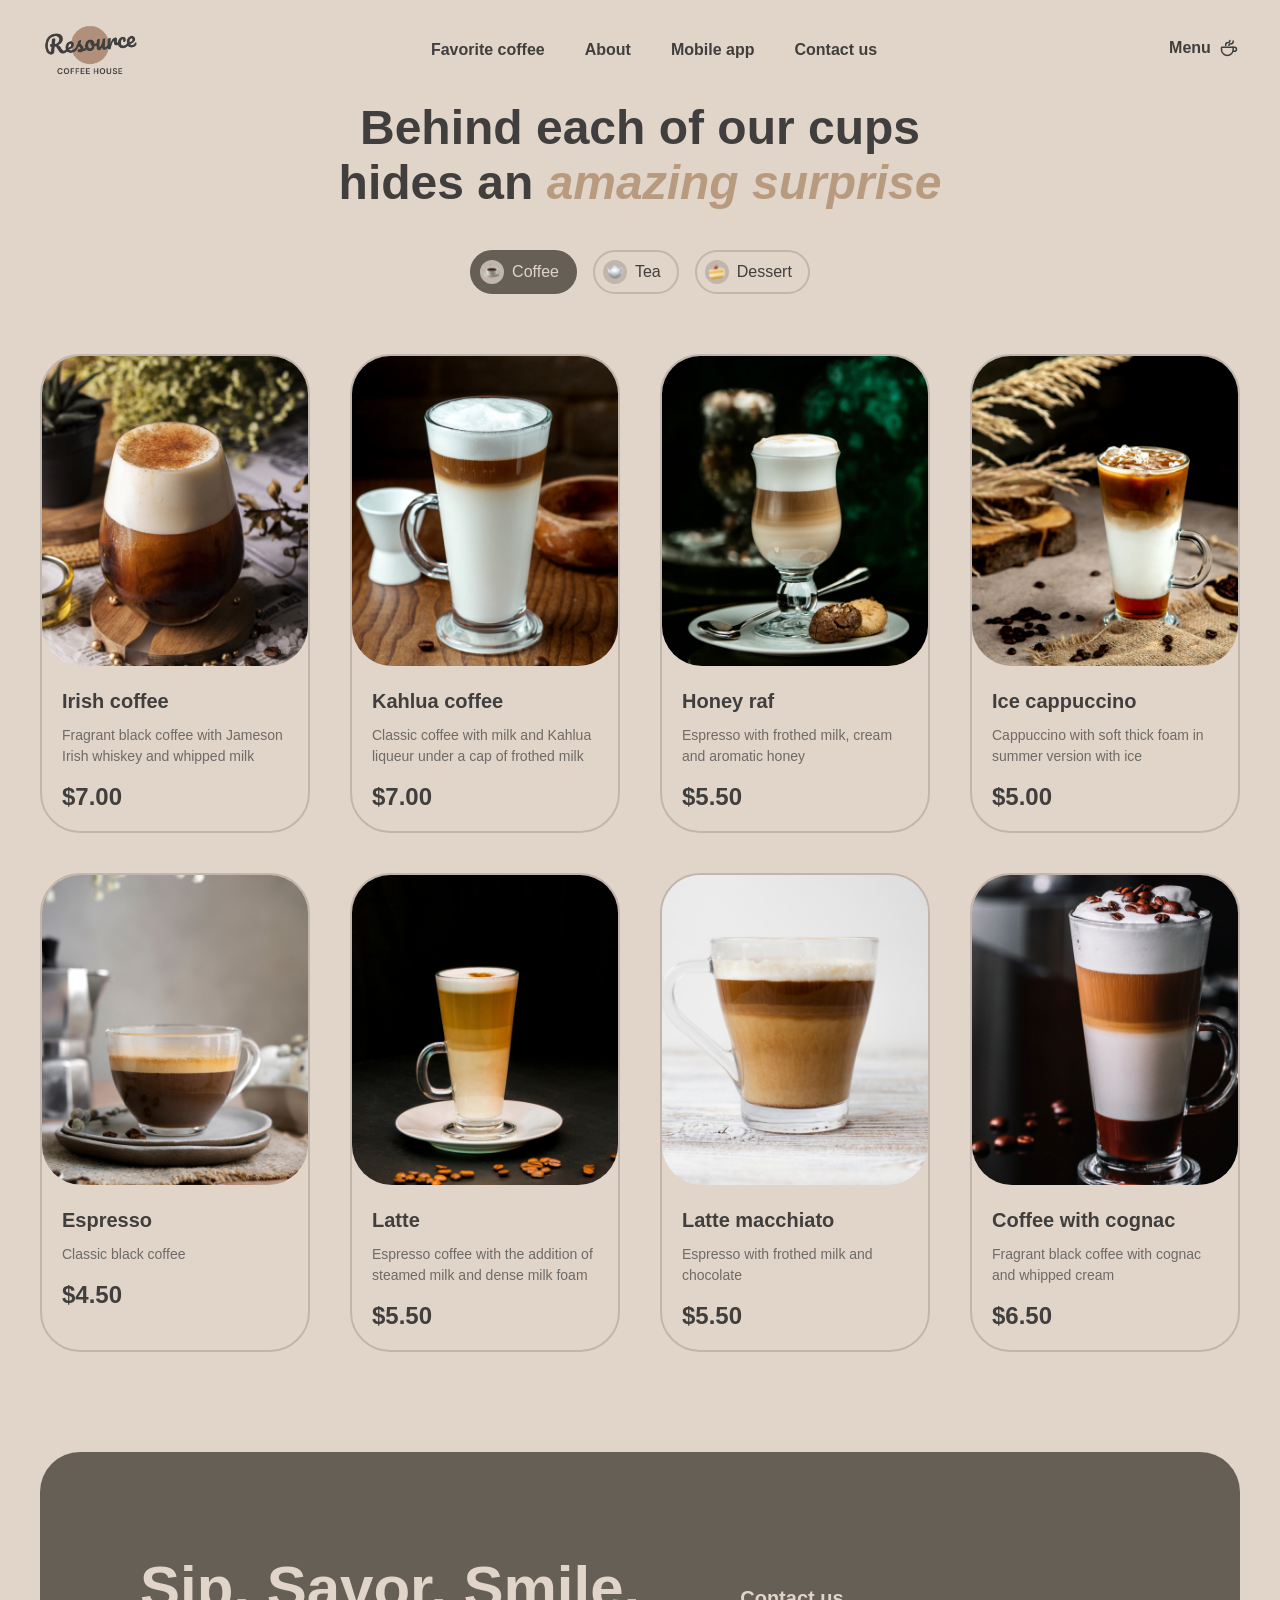
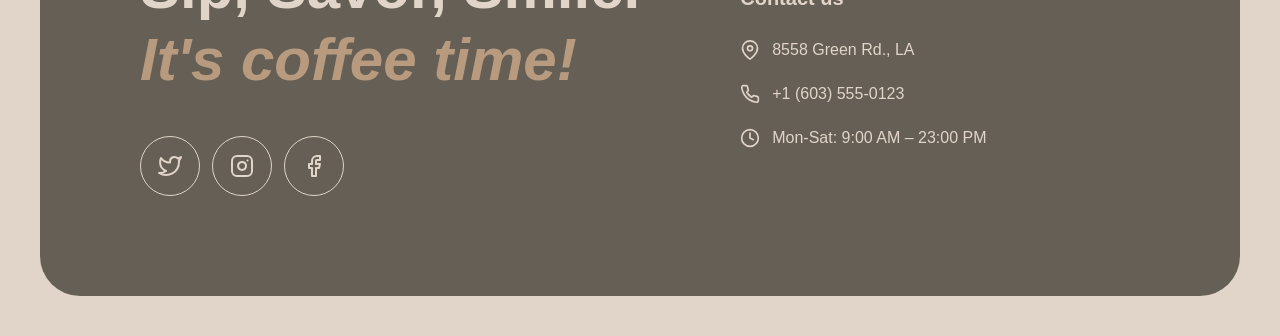
==== menu.html @ 7466c512 "feat: add menu page with working tabs functionality, grid, and 50% working modal , have to do repson" ====
<!DOCTYPE html>
<html lang="en">
  <head>
    <meta charset="UTF-8" />
    <meta name="viewport" content="width=device-width, initial-scale=1.0" />
    <link rel="stylesheet" href="menu-styles.css" />
    <link rel="stylesheet" href="style.css" />

    <title>Document</title>
  </head>
  <body>
    <header>
      <div class="container">
        <div class="header-content">
          <a href="index.html" class="logo">
            <img src="./assets/logo.png" alt="Coffee House Logo" />
          </a>
          <nav class="navigation">
            <ul class="nav-links">
              <li class="nav-link"><a href="#enjoy">Favorite coffee</a></li>
              <li class="nav-link"><a href="#about">About</a></li>
              <li class="nav-link"><a href="menu.html">Mobile app</a></li>
              <li class="nav-link"><a href="#contact">Contact us</a></li>
            </ul>
          </nav>
          <div class="menu-cup">
            <a href="#menu">
              <span>Menu</span>
              <svg
                xmlns="http://www.w3.org/2000/svg"
                width="20"
                height="20"
                viewBox="0 0 20 20"
                fill="none"
              >
                <path
                  d="M14.167 9.76667V11.6667C14.167 14.8883 11.5553 17.5 8.33366 17.5C5.112 17.5 2.50033 14.8883 2.50033 11.6667V9.76667C2.50033 9.4353 2.76896 9.16667 3.10033 9.16667H13.567C13.8984 9.16667 14.167 9.4353 14.167 9.76667Z"
                  stroke="#403F3D"
                  stroke-width="1.5"
                  stroke-linecap="round"
                  stroke-linejoin="round"
                />
                <path
                  d="M10.0003 7.50008C10.0003 6.66675 10.5956 5.83341 11.786 5.83341C13.101 5.83341 14.167 4.76743 14.167 3.45246V2.91675"
                  stroke="#403F3D"
                  stroke-width="1.5"
                  stroke-linecap="round"
                  stroke-linejoin="round"
                />
                <path
                  d="M6.66634 7.5V7.08333C6.66634 5.70262 7.78563 4.58333 9.16634 4.58333C10.0868 4.58333 10.833 3.83714 10.833 2.91667V2.5"
                  stroke="#403F3D"
                  stroke-width="1.5"
                  stroke-linecap="round"
                  stroke-linejoin="round"
                />
                <path
                  d="M13.333 9.16675H15.4163C16.5669 9.16675 17.4997 10.0995 17.4997 11.2501C17.4997 12.4007 16.5669 13.3334 15.4163 13.3334H14.1663"
                  stroke="#403F3D"
                  stroke-width="1.5"
                  stroke-linecap="round"
                  stroke-linejoin="round"
                />
              </svg>
            </a>
          </div>
          <div class="menu-icon" id="menuIcon">
            <span></span>
            <span></span>
          </div>
        </div>
      </div>
    </header>

    <main>
      <div class="container">
        <section class="menu-section">
          <div class="menu-header">
            <h1 class="heading">
              Behind each of our cups
              <br />
              hides an
              <span class="italic">amazing surprise</span>
            </h1>
            <div class="category-tabs">
              <button class="category-tab active" data-category="coffee">
                <img src="assets/coffe.png" class="category-icon"></img>
                Coffee
              </button>
              <button class="category-tab" data-category="tea">
                <img src="assets/dessert.png" class="category-icon"></img>
                Tea
              </button>
              <button class="category-tab" data-category="dessert">
                <img src="assets/tea.png" class="category-icon"></img>
                Dessert
              </button>
            </div>
          </div>

          <div class="products-grid" id="productsGrid"></div>

          <div class="load-more-container" id="loadMoreContainer">
            <button class="load-more-button" id="loadMoreBtn">Load More</button>
          </div>
        </section>

        <!-- Modal -->
        <div class="modal-overlay" id="modalOverlay">
          <div class="modal-content" id="modalContent">
            <button class="close-button" id="closeButton">&times;</button>
            <img class="modal-image" id="modalImage" src="" alt="" />
            <div class="modal-details">
              <h3 class="modal-name" id="modalName"></h3>
              <p class="modal-description" id="modalDescription"></p>

              <div class="modal-options">
                <div class="option-group">
                  <div class="option-title">Size</div>
                  <div class="option-buttons" id="sizeOptions">
                    <button
                      class="option-button selected"
                      data-size="S"
                      data-price="0"
                    >
                      <span class="category-icon"></span>
                      200 ml
                    </button>
                    <button
                      class="option-button"
                      data-size="M"
                      data-price="0.5"
                    >
                      <span class="category-icon"></span>
                      300 ml
                    </button>
                    <button class="option-button" data-size="L" data-price="1">
                      <span class="category-icon"></span>
                      400 ml
                    </button>
                  </div>
                </div>

                <div class="option-group">
                  <div class="option-title">Additives</div>
                  <div class="option-buttons" id="additiveOptions">
                    <button
                      class="option-button"
                      data-additive="sugar"
                      data-price="0.5"
                    >
                      1 Sugar
                    </button>
                    <button
                      class="option-button"
                      data-additive="cinnamon"
                      data-price="0.5"
                    >
                      2 Cinnamon
                    </button>
                    <button
                      class="option-button"
                      data-additive="syrup"
                      data-price="0.5"
                    >
                      3 Syrup
                    </button>
                  </div>
                </div>
              </div>

              <div class="modal-total">
                <span class="total-label">Total:</span>
                <span class="total-price" id="totalPrice">$0.00</span>
              </div>

              <p class="info-text">
                <svg
                  width="16"
                  height="16"
                  viewBox="0 0 16 16"
                  fill="currentColor"
                  style="vertical-align: middle"
                >
                  <circle
                    cx="8"
                    cy="8"
                    r="7"
                    fill="none"
                    stroke="currentColor"
                    stroke-width="1.5"
                  />
                  <text
                    x="8"
                    y="12"
                    text-anchor="middle"
                    font-size="10"
                    fill="currentColor"
                  >
                    i
                  </text>
                </svg>
                The cost is calculated based on the product you choose. Select a
                serving size, as well as any add-ons and enjoy your favorite
                coffee with a 25% discount.
              </p>

              <button class="modal-close-btn" id="modalCloseBtn">Close</button>
            </div>
          </div>
        </div>
        <footer id="contact">
          <div class="footer-content">
            <div class="footer-info">
              <h3>
                Sip, Savor, Smile.
                <br />
                <span class="italic">It's coffee time!</span>
              </h3>
              <div class="social-links">
                <a href="#" class="social-icon" aria-label="Twitter">
                  <svg viewBox="0 0 24 24" fill="none">
                    <path
                      d="M23 3a10.9 10.9 0 01-3.14 1.53 4.48 4.48 0 00-7.86 3v1A10.66 10.66 0 013 4s-4 9 5 13a11.64 11.64 0 01-7 2c9 5 20 0 20-11.5a4.5 4.5 0 00-.08-.83A7.72 7.72 0 0023 3z"
                      stroke-width="2"
                      stroke-linecap="round"
                      stroke-linejoin="round"
                    />
                  </svg>
                </a>
                <a href="#" class="social-icon" aria-label="Instagram">
                  <svg viewBox="0 0 24 24" fill="none">
                    <rect
                      x="2"
                      y="2"
                      width="20"
                      height="20"
                      rx="5"
                      ry="5"
                      stroke-width="2"
                      stroke-linecap="round"
                      stroke-linejoin="round"
                    />
                    <path
                      d="M16 11.37A4 4 0 1112.63 8 4 4 0 0116 11.37z"
                      stroke-width="2"
                      stroke-linecap="round"
                      stroke-linejoin="round"
                    />
                    <line
                      x1="17.5"
                      y1="6.5"
                      x2="17.51"
                      y2="6.5"
                      stroke-width="2"
                      stroke-linecap="round"
                      stroke-linejoin="round"
                    />
                  </svg>
                </a>
                <a href="#" class="social-icon" aria-label="Facebook">
                  <svg viewBox="0 0 24 24" fill="none">
                    <path
                      d="M18 2h-3a5 5 0 00-5 5v3H7v4h3v8h4v-8h3l1-4h-4V7a1 1 0 011-1h3z"
                      stroke-width="2"
                      stroke-linecap="round"
                      stroke-linejoin="round"
                    />
                  </svg>
                </a>
              </div>
            </div>
            <div class="footer-contact">
              <h4>Contact us</h4>
              <a
                href="https://maps.google.com"
                target="_blank"
                class="contact-item"
              >
                <svg viewBox="0 0 24 24" fill="none">
                  <path
                    d="M21 10c0 7-9 13-9 13s-9-6-9-13a9 9 0 0118 0z"
                    stroke-width="2"
                    stroke-linecap="round"
                    stroke-linejoin="round"
                  />
                  <circle
                    cx="12"
                    cy="10"
                    r="3"
                    stroke-width="2"
                    stroke-linecap="round"
                    stroke-linejoin="round"
                  />
                </svg>
                <span>8558 Green Rd., LA</span>
              </a>
              <a href="tel:+16035550123" class="contact-item">
                <svg viewBox="0 0 24 24" fill="none">
                  <path
                    d="M22 16.92v3a2 2 0 01-2.18 2 19.79 19.79 0 01-8.63-3.07 19.5 19.5 0 01-6-6 19.79 19.79 0 01-3.07-8.67A2 2 0 014.11 2h3a2 2 0 012 1.72 12.84 12.84 0 00.7 2.81 2 2 0 01-.45 2.11L8.09 9.91a16 16 0 006 6l1.27-1.27a2 2 0 012.11-.45 12.84 12.84 0 002.81.7A2 2 0 0122 16.92z"
                    stroke-width="2"
                    stroke-linecap="round"
                    stroke-linejoin="round"
                  />
                </svg>
                <span>+1 (603) 555-0123</span>
              </a>
              <div class="contact-item">
                <svg viewBox="0 0 24 24" fill="none">
                  <circle
                    cx="12"
                    cy="12"
                    r="10"
                    stroke-width="2"
                    stroke-linecap="round"
                    stroke-linejoin="round"
                  />
                  <polyline
                    points="12 6 12 12 16 14"
                    stroke-width="2"
                    stroke-linecap="round"
                    stroke-linejoin="round"
                  />
                </svg>
                <span>Mon-Sat: 9:00 AM – 23:00 PM</span>
              </div>
            </div>
          </div>
        </footer>
      </div>
    </main>
    <script>
      let allProducts = [];
      let productsData = {};
      let currentCategory = "coffee";
      let displayedProducts = 0;
      let currentProduct = null;
      let basePrice = 0;
      let selectedSize = "S";
      let selectedAdditives = [];

      const productImages = {
        "Irish coffee": "./assets/coffee-1.jpg",
        "Kahlua coffee": "./assets/coffee-2.jpg",
        "Honey raf": "./assets/coffee-3.jpg",
        "Ice cappuccino": "./assets/coffee-4.jpg",
        Espresso: "./assets/coffee-5.jpg",
        Latte: "./assets/coffee-6.jpg",
        "Latte macchiato": "./assets/coffee-7.jpg",
        "Coffee with cognac": "./assets/coffee-8.jpg",
        Moroccan: "./assets/tea-1.png",
        Ginger: "./assets/tea-2.png",
        Cranberry: "./assets/tea-3.png",
        "Sea buckthorn": "./assets/tea-4.png",
        "Marble cheesecake": "./assets/dessert-1.png",
        "Red velvet": "./assets/dessert-2.png",
        Cheesecakes: "./assets/dessert-3.png",
        "Creme brulee": "./assets/dessert-4.png",
        Pancakes: "./assets/dessert-5.png",
        "Honey cake": "./assets/dessert-6.png",
        "Chocolate cake": "./assets/dessert-7.png",
        "Black forest": "./assets/dessert-8.png",
      };

      async function loadProducts() {
        try {
          const response = await fetch("products.json");
          allProducts = await response.json();

          productsData = {
            coffee: [],
            tea: [],
            dessert: [],
          };

          allProducts.forEach((product) => {
            product.image =
              productImages[product.name] || "./assets/default.jpg";
            productsData[product.category].push(product);
          });

          renderProducts();
          setupCategoryTabs();
          setupLoadMore();
        } catch (error) {
          console.error("Error loading products:", error);
        }
      }

      function isMobile() {
        return window.innerWidth <= 768;
      }

      function getProductsToShow() {
        return isMobile() ? 4 : 8;
      }

      function renderProducts(append = false) {
        const grid = document.getElementById("productsGrid");
        const categoryProducts = productsData[currentCategory];
        const productsToShow = getProductsToShow();

        if (!append) {
          grid.innerHTML = "";
          displayedProducts = 0;
        }

        const start = displayedProducts;
        const end = Math.min(
          displayedProducts + productsToShow,
          categoryProducts.length
        );

        for (let i = start; i < end; i++) {
          const product = categoryProducts[i];
          const card = document.createElement("div");
          card.className = "product-card";
          card.innerHTML = `
      <img class="product-image" src="${product.image}" alt="${product.name}">
      <div class="product-info">
        <h3 class="product-name">${product.name}</h3>
        <p class="product-description">${product.description}</p>
        <div class="product-price">$${parseFloat(product.price).toFixed(
          2
        )}</div>
      </div>
    `;
          card.addEventListener("click", () => openModal(product));
          grid.appendChild(card);
        }

        displayedProducts = end;
        updateLoadMoreButton();
      }

      function setupCategoryTabs() {
        const tabs = document.querySelectorAll(".category-tab");
        tabs.forEach((tab) => {
          tab.addEventListener("click", () => {
            const category = tab.dataset.category;
            if (category !== currentCategory) {
              tabs.forEach((t) => t.classList.remove("active"));
              tab.classList.add("active");
              currentCategory = category;
              renderProducts(false);
            }
          });
        });
      }

      function setupLoadMore() {
        const loadMoreBtn = document.getElementById("loadMoreBtn");
        if (loadMoreBtn) {
          loadMoreBtn.addEventListener("click", () => {
            renderProducts(true);
          });
        }
      }

      function updateLoadMoreButton() {
        const loadMoreContainer = document.getElementById("loadMoreContainer");
        const categoryProducts = productsData[currentCategory];

        if (isMobile() && displayedProducts < categoryProducts.length) {
          loadMoreContainer.style.display = "flex";
        } else {
          loadMoreContainer.style.display = "none";
        }
      }

      function openModal(product) {
        currentProduct = product;
        basePrice = parseFloat(product.price);
        selectedSize = "s";
        selectedAdditives = [];

        const modal = document.getElementById("modalOverlay");
        const modalImage = document.getElementById("modalImage");
        const modalName = document.getElementById("modalName");
        const modalDescription = document.getElementById("modalDescription");

        modalImage.src = product.image;
        modalImage.alt = product.name;
        modalName.textContent = product.name;
        modalDescription.textContent = product.description;

        renderSizeOptions(product.sizes);
        renderAdditiveOptions(product.additives);
        updateTotalPrice();

        modal.classList.add("active");
        document.body.style.overflow = "hidden";
      }

      function renderSizeOptions(sizes) {
        const sizeOptions = document.getElementById("sizeOptions");
        sizeOptions.innerHTML = "";

        Object.keys(sizes).forEach((sizeKey, index) => {
          const size = sizes[sizeKey];
          const btn = document.createElement("button");
          btn.className = `option-button${index === 0 ? " selected" : ""}`;
          btn.dataset.size = sizeKey;
          btn.dataset.price = size["add-price"];
          btn.innerHTML = `
    
<div class="option-icon">
  ${sizeKey.charAt(0).toUpperCase()} <!-- This will show the first letter inside the circle -->
</div>
<div class="option-details">
  <div class="option-name">${sizeKey.toUpperCase()}</div>
  <div class="option-price">${size.size}</div>
</div>

    `;

          btn.addEventListener("click", (e) => {
            e.stopPropagation();
            document
              .querySelectorAll("#sizeOptions .option-button")
              .forEach((b) => b.classList.remove("selected"));
            btn.classList.add("selected");
            selectedSize = sizeKey;
            updateTotalPrice();
          });

          sizeOptions.appendChild(btn);
        });
      }

      function renderAdditiveOptions(additives) {
        const additiveOptions = document.getElementById("additiveOptions");
        additiveOptions.innerHTML = "";

        additives.forEach((additive) => {
          const btn = document.createElement("button");
          btn.className = "option-button";
          btn.dataset.additive = additive.name;
          btn.dataset.price = additive["add-price"];
          btn.innerHTML = `
      <div class="option-icon">
        <svg width="24" height="24" viewBox="0 0 24 24" fill="none" stroke="currentColor">
          <circle cx="12" cy="12" r="10" stroke-width="2"/>
          <path d="M12 7v10M7 12h10" stroke-width="2"/>
        </svg>
      </div>
      <div class="option-details">
        <div class="option-name">${additive.name}</div>
        <div class="option-price">+$${parseFloat(additive["add-price"]).toFixed(
          2
        )}</div>
      </div>
    `;

          btn.addEventListener("click", (e) => {
            e.stopPropagation();
            btn.classList.toggle("selected");

            const additiveName = additive.name;
            const index = selectedAdditives.findIndex(
              (a) => a.name === additiveName
            );

            if (index > -1) {
              selectedAdditives.splice(index, 1);
            } else {
              selectedAdditives.push(additive);
            }

            updateTotalPrice();
          });

          additiveOptions.appendChild(btn);
        });
      }

      function closeModal() {
        const modal = document.getElementById("modalOverlay");
        modal.classList.remove("active");
        document.body.style.overflow = "";
        currentProduct = null;
        selectedSize = "s";
        selectedAdditives = [];
      }

      function updateTotalPrice() {
        if (!currentProduct) return;

        let total = basePrice;

        const selectedSizeBtn = document.querySelector(
          "#sizeOptions .option-button.selected"
        );
        if (selectedSizeBtn) {
          total += parseFloat(selectedSizeBtn.dataset.price);
        }

        selectedAdditives.forEach((additive) => {
          total += parseFloat(additive["add-price"]);
        });

        document.getElementById("totalPrice").textContent = `$${total.toFixed(
          2
        )}`;
      }

      function setupModal() {
        const modal = document.getElementById("modalOverlay");
        const closeButton = document.getElementById("closeButton");
        const modalCloseBtn = document.getElementById("modalCloseBtn");
        const modalContent = document.getElementById("modalContent");

        closeButton.addEventListener("click", closeModal);
        modalCloseBtn.addEventListener("click", closeModal);

        modal.addEventListener("click", (e) => {
          if (e.target === modal) {
            closeModal();
          }
        });

        modalContent.addEventListener("click", (e) => {
          e.stopPropagation();
        });
      }

      let resizeTimeout;
      window.addEventListener("resize", () => {
        clearTimeout(resizeTimeout);
        resizeTimeout = setTimeout(() => {
          const currentDisplayedCount = displayedProducts;
          const productsToShow = getProductsToShow();

          if (!isMobile()) {
            if (currentDisplayedCount < productsToShow) {
              renderProducts(false);
            }
          } else {
            if (currentDisplayedCount > 4) {
              renderProducts(false);
            }
          }

          updateLoadMoreButton();
        }, 250);
      });

      window.addEventListener("DOMContentLoaded", () => {
        loadProducts();
        setupModal();
      });
    </script>
  </body>
</html>
---- menu-styles.css ----
/* Category Tabs */
* {
  box-sizing: border-box;
  margin: 0;
  padding: 0;
}
.category-tabs {
  display: flex;
  justify-content: center;
  gap: 16px;
  margin-top: 40px;
}
body {
  background-color: #e1d4c9;
}
.category-tab {
  padding: 8px;
  padding-right: 16px;
  background-color: #e1d4c9;
  border: 2px solid #c1b6ad;
  border-radius: 100px;
  color: #403f3d;
  font-size: 16px;
  cursor: pointer;
  transition: all 0.3s ease;
  display: flex;
  align-items: center;
  gap: 8px;
}

.option-icon {
  width: 40px;
  height: 40px;
  border-radius: 50%;
  background-color: #eee;
  display: flex;
  align-items: center;
  justify-content: center;
  font-weight: bold;
  font-size: 16px;
  color: #333;
}

.category-tab:hover {
  background-color: #d4c4b5;
}

.category-tab.active {
  background-color: #665f55;
  color: #e1d4c9;
  border-color: #665f55;
  cursor: default;
}

.category-icon {
  width: 24px;
  height: 24px;
  background-color: #c1b6ad;
  border-radius: 50%;
  padding: 3px;
}

.products-grid {
  display: grid;
  grid-template-columns: repeat(4, 1fr);
  gap: 40px;
  margin-top: 60px;
  margin-bottom: 100px;
}

.product-card {
  /* background-color: #fff; */
  border-radius: 40px;
  overflow: hidden;
  cursor: pointer;
  transition: all 0.3s ease;
  max-width: 310px;
  border: #c1b6ad solid 2px;
  max-height: 506px;
}

.product-card:hover {
  transform: translateY(-5px);
  box-shadow: 0 10px 30px rgba(0, 0, 0, 0.15);
}

.product-image {
  width: 100%;
  height: 310px;
  object-fit: cover;
  border-bottom-left-radius: 40px;
  border-bottom-right-radius: 40px;
}

.product-info {
  padding: 20px;
}

.product-name {
  font-size: 20px;
  font-weight: 600;
  margin-bottom: 12px;
  color: #403f3d;
}

.product-description {
  font-size: 14px;
  color: #403f3d;
  opacity: 0.7;
  margin-bottom: 16px;
  line-height: 1.5;
}
.heading {
  font-size: 48px;
  font-weight: 600;
  text-align: center;
  color: #403f3d;
}
.heading .italic {
  font-style: italic;
  color: #b89b7f;
}

.product-price {
  font-size: 24px;
  font-weight: 600;
  color: #403f3d;
}

/* Load More Button */
.load-more-container {
  text-align: center;
  margin-top: 40px;
  display: none;
}

.load-more-button {
  padding: 16px 40px;
  background-color: #403f3d;
  color: #e1d4c9;
  border: none;
  border-radius: 100px;
  font-size: 16px;
  cursor: pointer;
  transition: all 0.3s ease;
}

.load-more-button:hover {
  background-color: #2c2b29;
}

.modal-overlay {
  display: none;
  position: fixed;
  top: 0;
  left: 0;
  width: 100%;
  height: 100%;
  background-color: rgba(0, 0, 0, 0.7);
  z-index: 1000;
  justify-content: center;
  align-items: center;
  padding: 20px;
}

.modal-overlay.active {
  display: flex;
}

.modal-content {
  background-color: #fff;
  border-radius: 20px;
  max-width: 800px;
  width: 100%;
  display: flex;
  position: relative;
  max-height: 90vh;
  overflow-y: auto;
}

.modal-image {
  width: 310px;
  height: 100%;
  object-fit: cover;
  border-radius: 20px 0 0 20px;
}

.modal-details {
  padding: 40px;
  flex: 1;
}

.close-button {
  position: absolute;
  top: 20px;
  right: 20px;
  width: 30px;
  height: 30px;
  background-color: transparent;
  border: none;
  cursor: pointer;
  font-size: 24px;
  color: #403f3d;
  transition: opacity 0.3s ease;
}

.close-button:hover {
  opacity: 0.7;
}

.modal-name {
  font-size: 28px;
  font-weight: 600;
  margin-bottom: 16px;
  color: #403f3d;
}

.modal-description {
  font-size: 16px;
  color: #403f3d;
  opacity: 0.7;
  margin-bottom: 30px;
  line-height: 1.6;
}

.modal-options {
  margin-bottom: 30px;
}

.option-group {
  margin-bottom: 24px;
}

.option-title {
  font-size: 16px;
  font-weight: 600;
  margin-bottom: 12px;
  color: #403f3d;
}

.option-buttons {
  display: flex;
  gap: 12px;
  flex-wrap: wrap;
}

.option-button {
  padding: 10px 20px;
  background-color: #fff;
  border: 2px solid #c1b6ad;
  border-radius: 100px;
  color: #403f3d;
  font-size: 14px;
  cursor: pointer;
  transition: all 0.3s ease;
  display: flex;
  align-items: center;
  gap: 8px;
}

.option-button:hover {
  background-color: #f5f0eb;
}

.option-button.selected {
  background-color: #403f3d;
  color: #e1d4c9;
  border-color: #403f3d;
}

.modal-total {
  display: flex;
  justify-content: space-between;
  align-items: center;
  padding-top: 24px;
  border-top: 2px solid #e1d4c9;
}

.total-label {
  font-size: 20px;
  font-weight: 600;
  color: #403f3d;
}

.total-price {
  font-size: 28px;
  font-weight: 600;
  color: #403f3d;
}

.info-text {
  font-size: 12px;
  color: #403f3d;
  opacity: 0.6;
  margin-top: 16px;
  line-height: 1.5;
}

.modal-close-btn {
  width: 100%;
  padding: 16px;
  background-color: #403f3d;
  color: #e1d4c9;
  border: none;
  border-radius: 100px;
  font-size: 16px;
  cursor: pointer;
  margin-top: 24px;
  transition: all 0.3s ease;
}

.modal-close-btn:hover {
  background-color: #2c2b29;
}
@media (max-width: 1200px) {
  .products-grid {
    grid-template-columns: repeat(3, 1fr);
  }
}

@media (max-width: 768px) {
  .container {
    padding: 0 20px;
  }

  nav {
    display: none;
  }

  .menu-button {
    display: none;
  }

  .burger-menu {
    display: flex;
  }

  .menu-header h2 {
    font-size: 42px;
  }

  .products-grid {
    grid-template-columns: repeat(2, 1fr);
    gap: 20px;
  }

  .modal-content {
    flex-direction: column;
  }

  .modal-image {
    width: 100%;
    height: 250px;
    border-radius: 20px 20px 0 0;
  }

  .modal-details {
    padding: 24px;
  }

  .footer-content {
    flex-direction: column;
    gap: 40px;
  }
}

@media (max-width: 380px) {
  .menu-header h2 {
    font-size: 32px;
  }

  .category-tabs {
    gap: 8px;
  }

  .category-tab {
    padding: 10px 16px;
    font-size: 14px;
  }

  .products-grid {
    grid-template-columns: 1fr;
  }
}
---- style.css ----
* {
  margin: 0;
  padding: 0;
  box-sizing: border-box;
}

body {
  font-family: "Inter", sans-serif;
  background-color: #e1d4c9;
  color: #403f3d;
  overflow-x: hidden;
}

.container {
  max-width: 1440px;
  margin: 0 auto;
  padding: 0 40px;
}

header {
  padding: 20px 0px;
  position: relative;
  z-index: 100;
}

.header-content {
  display: flex;
  justify-content: space-between;
  align-items: center;
}

.logo {
  text-decoration: none;
  cursor: pointer;
  height: 60px;
}

.logo img {
  /* height: 60px; */
  width: 100px;
}

.nav-links {
  display: flex;
  gap: 40px;
  list-style: none;
}
.menu-cup {
  width: 72px;
  height: 28px;
}
.menu-cup a {
  display: flex;
  align-items: center;
  gap: 8px;
  font-size: 16px;
  font-weight: 600;
  line-height: 1.5;
  color: #403f3d;
  text-decoration: none;
  justify-content: center;
  position: relative;
}

.menu-cup a::after {
  content: "";
  position: absolute;
  left: 50%;
  bottom: -4px;
  transform: translateX(-50%) scaleX(0);
  transform-origin: center;
  width: 100%;
  height: 2px;
  background-color: #403f3d;
  transition: transform 0.3s ease;
}

.menu-cup a:hover::after {
  transform: translateX(-50%) scaleX(1);
}
.nav-link a {
  text-decoration: none;
  color: #403f3d;
  font-size: 16px;
  font-weight: 600;
  line-height: 1.5;
  transition: color 0.3s ease;
  position: relative;
}
.nav-link a::after {
  content: "";
  position: absolute;
  left: 50%;
  bottom: -4px;
  transform: translateX(-50%) scaleX(0);
  transform-origin: center;
  width: 100%;
  height: 2px;
  background-color: #403f3d;
  transition: transform 0.3s ease;
}
.nav-link a:hover::after {
  transform: translateX(-50%) scaleX(1);
}
.menu-icon {
  display: none;
  justify-content: center;
  align-items: center;
  cursor: pointer;
  width: 32px;
  height: 32px;
  border: 1px solid #403f3d;
  border-radius: 50%;
  position: relative;
}

.menu-icon span {
  position: absolute;
  width: 16px;
  height: 1px;
  background-color: #403f3d;
  border-radius: 2px;
  transition: all 0.3s ease;
}

.menu-icon span:nth-child(1) {
  top: 11px; /* move up */
}

.menu-icon span:nth-child(2) {
  bottom: 11px;
}

.menu-icon.active span:nth-child(1) {
  top: 50%;
  transform: translateY(-50%) rotate(45deg);
}

.menu-icon.active span:nth-child(2) {
  /* bottom: auto; */
  top: 50%;
  transform: translateY(-50%) rotate(-45deg);
}

/* headeri chans sworad? */
.burger-menu {
  position: fixed;
  top: 72px;
  right: -100%;
  width: 100%;
  height: calc(100vh - 72px);
  background-color: #e1d4c9;
  transition: right 0.4s ease;
  z-index: 99;
  display: flex;
  flex-direction: column;
  align-items: center;
  justify-content: center;
  gap: 60px;
}

.burger-menu.active {
  right: 0;
}

.burger-menu a {
  text-decoration: none;
  color: #403f3d;
  font-size: 32px;
  font-weight: 600;
  line-height: 1.25;
  transition: color 0.3s ease;
}

.burger-menu a:hover {
  color: #b89b7f;
}

/* Hero Section */
.hero {
  position: relative;
  border-radius: 40px;
  overflow: hidden;
  height: 644px;
  margin-bottom: 100px;
}

.hero-video {
  position: absolute;
  top: 0;
  left: 0;
  width: 100%;
  height: 100%;
  object-fit: cover;
}

.hero-overlay {
  position: absolute;
  top: 0;
  left: 0;
  width: 100%;
  height: 100%;
  background: linear-gradient(
    to right,
    rgba(0, 0, 0, 0.6) 0%,
    rgba(0, 0, 0, 0) 100%
  );
}
.hero {
  padding: 100px;
}
.hero-content {
  position: relative;
  z-index: 2;
  max-width: 530px;
}

.hero h1 {
  font-size: 72px;
  font-weight: 600;
  line-height: 1.05;
  color: #e1d4c9;
  margin-bottom: 40px;
}

.hero h1 .italic {
  font-style: italic;
  color: #b89b7f;
}

.hero p {
  font-size: 16px;
  line-height: 1.5;
  font-weight: 400;
  color: #e1d4c9;
  margin-bottom: 40px;
}

.btn {
  display: inline-flex;
  padding: 20px 78px;
  background-color: #e1d4c9;
  align-items: center;
  justify-content: center;
  color: #403f3d;
  text-decoration: none;
  border-radius: 100px;
  font-size: 16px;
  font-weight: 600;
  transition: all 0.3s ease;
  border: none;
  cursor: pointer;
  position: relative;
}

.btn .icon {
  position: absolute;
  left: 50%;
  opacity: 0;
  transition: all 0.3s ease;
  transform: translateX(-50%);
  pointer-events: none;
}

.btn:hover {
  padding-left: 64px;
  padding-right: 92px;
}

.btn:hover .icon {
  opacity: 1;
  transform: translateX(10px);
}
/* Favorites Section  gavuwro sections 100px*/
.favorites {
  margin-bottom: 100px;
}

.favorites h2 {
  font-size: 60px;
  font-weight: 600;
  text-align: center;
  margin-bottom: 40px;
  color: #403f3d;
}

.favorites h2 .italic {
  font-style: italic;
  color: #b89b7f;
}

.carousel-container {
  position: relative;
  overflow: hidden;
}

.carousel {
  display: flex;
  transition: transform 0.5s ease;
}

.carousel-item {
  min-width: 100%;
  display: flex;
  justify-content: center;
  align-items: center;
  padding: 0 20px;
}

.coffee-card {
  background-color: #e1d4c9;
  border-radius: 40px;
  /* padding: 20px 20px 40px; */
  max-width: 480px;
  width: 100%;
  text-align: center;
  margin-bottom: 44px;
}

.coffee-card img {
  width: 100%;
  border-radius: 20px;
  margin-bottom: 24px;
  aspect-ratio: 1;
  object-fit: cover;
}

.coffee-card h3 {
  font-size: 24px;
  font-weight: 600;
  margin-bottom: 16px;
  color: #403f3d;
}

.coffee-card p {
  font-size: 16px;
  line-height: 1.5;
  margin-bottom: 16px;
  color: #403f3d;
}

.coffee-card .price {
  font-size: 24px;
  font-weight: 600;
  color: #403f3d;
}

.carousel-controls {
  position: absolute;
  top: 50%;
  left: 0;
  right: 0;
  display: flex;
  justify-content: space-between; /* arrows go to far left/right */
  transform: translateY(-50%);
  pointer-events: none; /* so only buttons themselves are clickable */
}

.carousel-arrow {
  width: 60px;
  height: 60px;
  border-radius: 50%;
  border: 1px solid #665f55;
  background: transparent;
  cursor: pointer;
  display: flex;
  align-items: center;
  justify-content: center;
  transition: background-color 0.3s ease;
  pointer-events: auto; /* re-enable clicking */
}

.carousel-arrow:hover {
  background-color: #665f55;
}

.carousel-arrow svg {
  width: 24px;
  height: 24px;
  stroke: #403f3d;
}

.carousel-arrow:hover svg {
  stroke: #e1d4c9;
}

.progress-bars {
  display: flex;
  gap: 12px;
  justify-content: center;
  margin-top: 20px;
}

.progress-bar {
  width: 40px;
  height: 4px;
  background-color: #c1b6ad;
  border-radius: 2px;
  overflow: hidden;
}

.progress-fill {
  height: 100%;
  background-color: #403f3d;
  width: 0;
  transition: width 0.1s linear;
}

/* About Section */
.about {
  margin-bottom: 100px;
}

.about h2 {
  font-size: 60px;
  font-weight: 600;
  margin-bottom: 40px;
  line-height: 1.25;
}

.about h2 .italic {
  font-style: italic;
  color: #b89b7f;
}

/* .about-gallery {
  display: grid;
  grid-template-columns: repeat(6, 1fr);
  grid-template-rows: repeat(5, 1fr);
 
} */

.about-gallery div img {
  width: 100%;
  height: 100%;
  object-fit: cover;
  transition: transform 0.3s ease;
}
.about-gallery div {
  position: relative;
  overflow: hidden; /* keeps cell form */
  border-radius: 20px;
}
.about-gallery img:hover {
  transform: scale(1.1);
}
.parent {
  display: grid;
  gap: 40px;
  height: 1060px;
  grid-template-columns: repeat(6, 1fr);
  grid-template-rows: repeat(5, 1fr);
}

.div1 {
  grid-area: 1 / 1 / 4 / 4;
}
.div2 {
  grid-area: 4 / 1 / 6 / 4;
}
.div3 {
  grid-area: 1 / 4 / 3 / 7;
}
.div4 {
  grid-area: 3 / 4 / 6 / 7;
}

.mobile-app {
  margin-bottom: 100px;
}

.app-content {
  display: flex;
  justify-content: space-between;
  align-items: center;
  gap: 100px;
}

.app-text {
  flex: 1;
}

.app-text h2 {
  font-size: 60px;
  font-weight: 600;
  margin-bottom: 40px;
}

.app-text h2 .italic {
  font-style: italic;
  color: #b89b7f;
}

.app-text p {
  font-size: 16px;
  line-height: 1.5;
  margin-bottom: 40px;
  color: #403f3d;
}

.app-buttons {
  display: flex;
  gap: 20px;
}

.app-btn {
  display: flex;
  align-items: center;
  gap: 8px;
  padding: 11px 31px;
  border: 1px solid #403f3d;
  border-radius: 100px;
  text-decoration: none;
  color: #403f3d;
  transition: background-color 0.3s ease;
}

.app-btn:hover {
  background-color: #403f3d;
  color: #e1d4c9;
}

.app-btn:hover {
  background-color: #665f55;
  color: #e1d4c9;
  & path {
    fill: #e1d4c9;
  }
}

.app-btn .icon {
  width: 36px;
  height: 36px;
}

.app-btn .text {
  display: flex;
  flex-direction: column;
  line-height: 1.2;
}

.app-btn .small {
  font-size: 12px;
  font-weight: 600;
  line-height: 1.4;
}

.app-btn .big {
  font-size: 16px;
  font-weight: 600;
  line-height: 1.5;
}

.app-images {
  flex: 1;
  position: relative;
  display: flex;
  justify-content: center;
  align-items: center;
}

.app-images img {
  max-width: 100%;
  height: auto;
}

footer {
  background-color: #665f55;
  border-radius: 40px;
  padding: 100px;
  margin-bottom: 40px;
}

.footer-content {
  display: flex;
  align-items: flex-start;
  gap: 100px;
}

.footer-info h3 {
  font-size: 60px;
  font-weight: 600;
  line-height: 1.2;
  color: #e1d4c9;
  margin-bottom: 40px;
}

.footer-info h3 .italic {
  font-style: italic;
  color: #b89b7f;
}

.social-links {
  display: flex;
  gap: 12px;
}

.social-icon {
  width: 60px;
  height: 60px;
  border-radius: 50%;
  border: 1px solid #e1d4c9;
  display: flex;
  align-items: center;
  justify-content: center;
  transition: background-color 0.3s ease;
  text-decoration: none;
}

.social-icon:hover {
  background-color: #e1d4c9;
}

.social-icon svg {
  width: 24px;
  height: 24px;
  stroke: #e1d4c9;
}

.social-icon:hover svg {
  stroke: #665f55;
}

.footer-contact {
  display: flex;
  margin-top: 35px;
  flex-direction: column;
  justify-content: center;
  gap: 20px;
}

.footer-contact h4 {
  font-size: 20px;
  font-weight: 600;
  color: #e1d4c9;
  margin-bottom: 8px;
}

.contact-item {
  display: flex;
  align-items: center;
  gap: 12px;
  text-decoration: none;
  color: #e1d4c9;
  font-size: 16px;
  line-height: 1.5;
  position: relative;
  transition: color 0.3s ease;
}

.contact-item::after {
  content: "";
  position: absolute;
  left: 50%;
  bottom: -4px;
  transform: translateX(-50%) scaleX(0);
  transform-origin: center;
  width: 100%;
  height: 2px;
  background-color: #e1d4c9;
  transition: transform 0.3s ease;
}
.contact-item:hover::after {
  transform: translateX(-50%) scaleX(1);
}
.contact-item svg {
  width: 20px;
  height: 20px;
  stroke: currentColor;
  flex-shrink: 0;
}

@media (max-width: 1024px) {
  .container {
    padding: 0 32px;
  }

  .hero {
    height: 560px;
    padding: 80px 60px;
  }

  .hero h1 {
    font-size: 56px;
  }

  .favorites h2,
  .about h2,
  .app-text h2,
  .footer-info h3 {
    font-size: 48px;
  }

  .app-content {
    gap: 60px;
  }

  .parent {
    height: 800px;
    gap: 32px;
  }

  footer {
    padding: 60px 80px;
  }

  .footer-content {
    gap: 60px;
  }
}

@media (max-width: 769px) {
  .container {
    padding: 0 16px;
  }

  header {
    padding: 16px 0;
  }

  nav {
    display: none;
  }

  .menu-cup {
    display: none;
  }

  .menu-icon {
    display: flex;
  }

  .hero {
    height: 480px;
    margin-bottom: 80px;
    padding: 60px 32px;
  }

  .hero h1 {
    font-size: 42px;
  }

  .btn {
    padding: 16px 64px;
  }

  .btn:hover {
    padding-left: 52px;
    padding-right: 76px;
  }

  .favorites {
    margin-bottom: 80px;
  }

  .favorites h2 {
    font-size: 42px;
    margin-bottom: 32px;
  }

  .carousel-arrow {
    width: 48px;
    height: 48px;
  }

  .carousel-arrow svg {
    width: 20px;
    height: 20px;
  }

  .about {
    margin-bottom: 80px;
  }

  .about h2 {
    font-size: 42px;
    margin-bottom: 32px;
  }

  .parent {
    display: grid;
    grid-template-columns: 1fr 1fr;
    grid-template-rows: auto;
    height: auto;
    gap: 16px;
  }

  .div1,
  .div2,
  .div3,
  .div4 {
    grid-area: auto;
    aspect-ratio: 1;
  }

  .mobile-app {
    margin-bottom: 80px;
  }

  .app-content {
    flex-direction: column;
    gap: 40px;
  }

  .app-text h2 {
    font-size: 42px;
    margin-bottom: 32px;
  }

  .app-text p {
    margin-bottom: 32px;
  }

  .app-buttons {
    flex-direction: row;
    gap: 16px;
  }

  footer {
    padding: 60px 32px;
    margin-bottom: 16px;
  }

  .footer-content {
    grid-template-columns: 1fr;
    gap: 40px;
  }

  .footer-info h3 {
    font-size: 42px;
    margin-bottom: 32px;
  }

  .footer-contact {
    gap: 16px;
  }
}

@media (max-width: 480px) {
  .hero {
    height: 400px;
    padding: 40px 24px;
  }

  .hero h1 {
    font-size: 32px;
    margin-bottom: 24px;
  }

  .hero p {
    font-size: 14px;
    margin-bottom: 24px;
  }

  .btn {
    padding: 14px 48px;
    font-size: 14px;
  }

  .btn:hover {
    padding-left: 40px;
    padding-right: 60px;
  }

  .favorites h2,
  .about h2,
  .app-text h2,
  .footer-info h3 {
    font-size: 32px;
  }

  .coffee-card h3 {
    font-size: 20px;
  }

  .coffee-card p {
    font-size: 14px;
  }

  .coffee-card .price {
    font-size: 20px;
  }

  .carousel-arrow {
    width: 40px;
    height: 40px;
  }

  .parent {
    grid-template-columns: 1fr;
  }

  .app-text h2 {
    font-size: 32px;
  }

  .app-text p {
    font-size: 14px;
  }

  .app-btn {
    padding: 10px 24px;
  }

  .social-icon {
    width: 48px;
    height: 48px;
  }

  .social-icon svg {
    width: 20px;
    height: 20px;
  }

  .footer-info h3 {
    font-size: 32px;
  }

  .footer-contact h4 {
    font-size: 18px;
  }

  .contact-item {
    font-size: 14px;
  }
}

@media (max-width: 380px) {
  .hero {
    padding: 32px 16px;
    height: 360px;
  }

  .hero h1 {
    font-size: 28px;
  }

  .favorites h2,
  .about h2,
  .app-text h2,
  .footer-info h3 {
    font-size: 28px;
  }
}
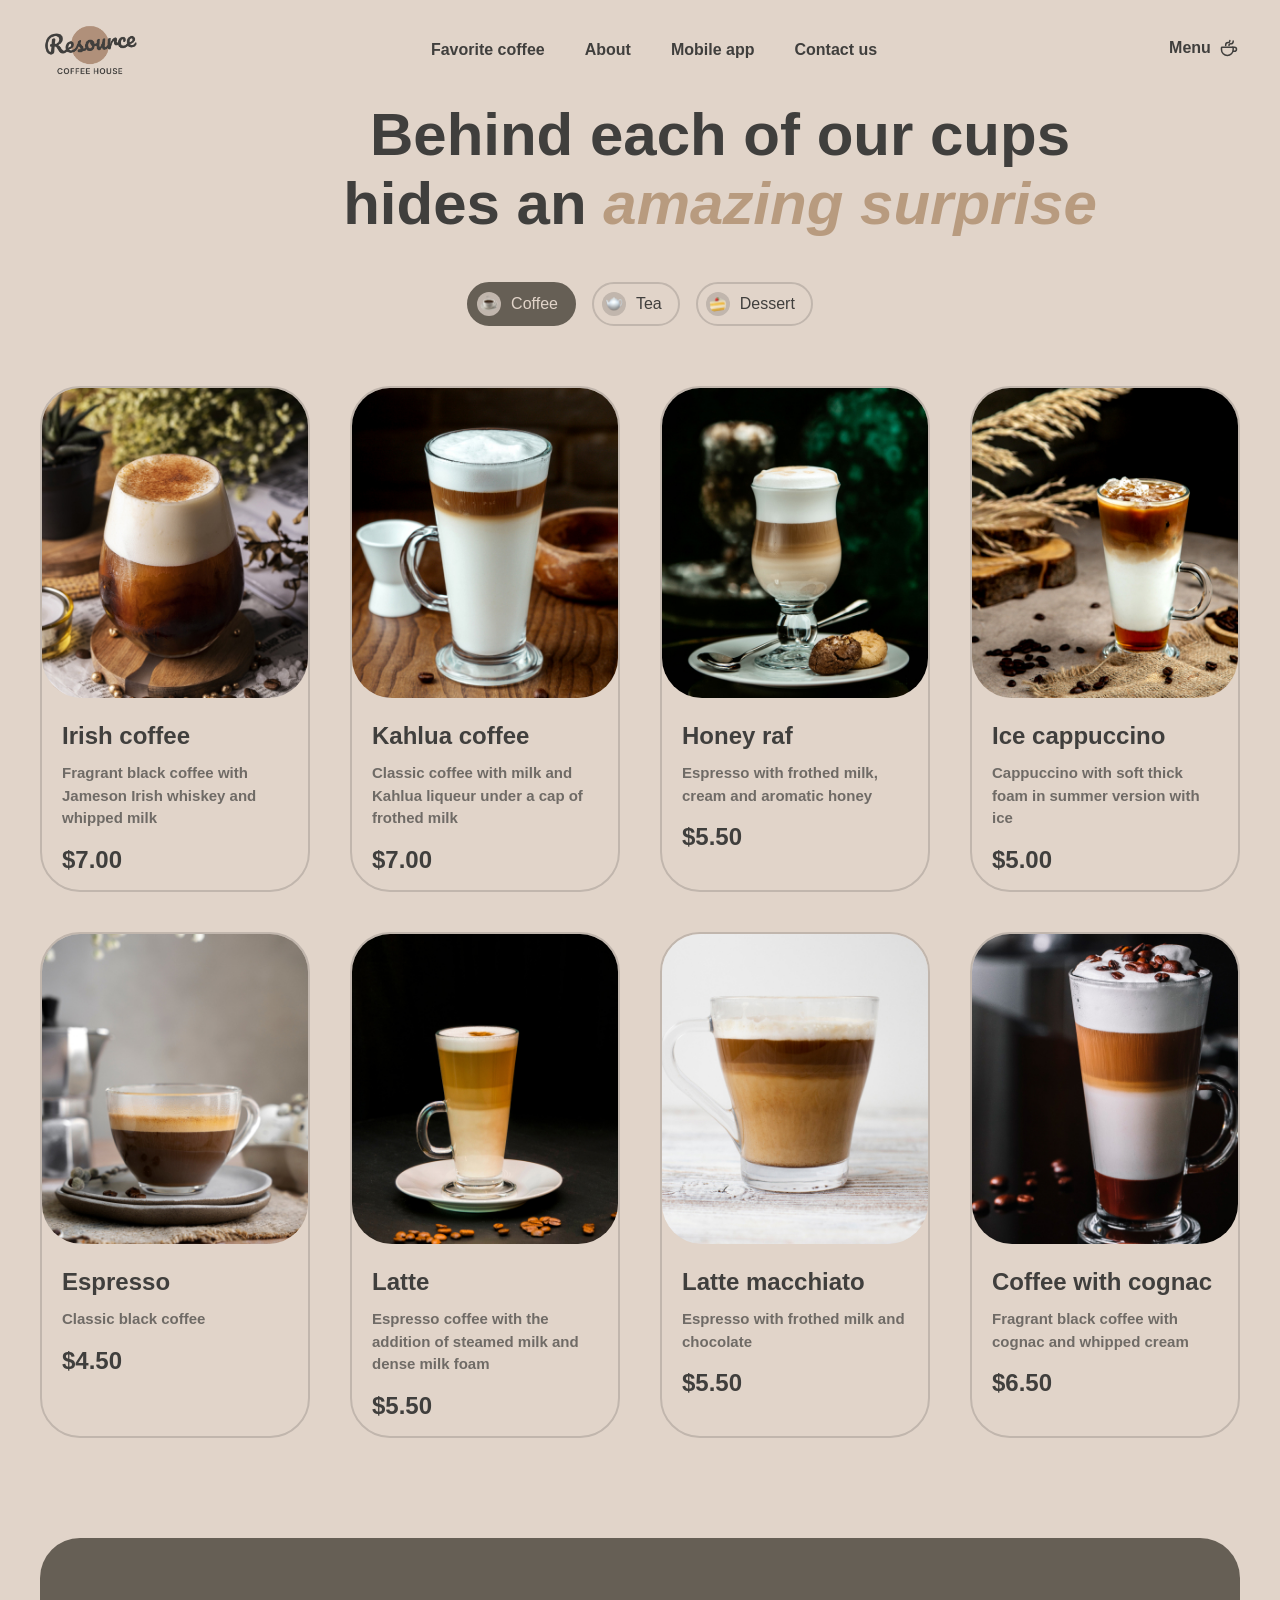
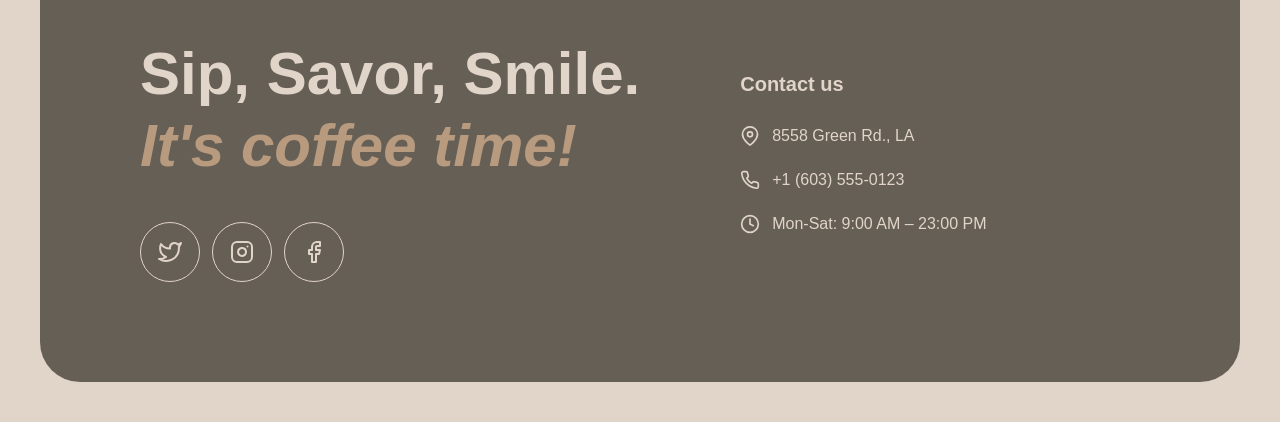
==== commit 6df0fd06: "fix: change some styles for responsivness on 1440px and 768px on both pages." ====
--- a/menu.html
+++ b/menu.html
@@ -77,9 +77,7 @@
         <section class="menu-section">
           <div class="menu-header">
             <h1 class="heading">
-              Behind each of our cups
-              <br />
-              hides an
+              Behind each of our cups hides an
               <span class="italic">amazing surprise</span>
             </h1>
             <div class="category-tabs">
@@ -101,15 +99,19 @@
           <div class="products-grid" id="productsGrid"></div>
 
           <div class="load-more-container" id="loadMoreContainer">
-            <button class="load-more-button" id="loadMoreBtn">Load More</button>
+            <button class="load-more-button" id="loadMoreBtn"><svg xmlns="http://www.w3.org/2000/svg" width="60" height="60" viewBox="0 0 60 60" fill="none">
+<rect x="0.5" y="0.5" width="59" height="59" rx="29.5" stroke="#665F55"/>
+<path d="M39.8883 31.5C39.1645 36.3113 35.013 40 30 40C24.4772 40 20 35.5228 20 30C20 24.4772 24.4772 20 30 20C34.1006 20 37.6248 22.4682 39.1679 26" stroke="#403F3D" stroke-linecap="round" stroke-linejoin="round"/>
+<path d="M35 26H39.4C39.7314 26 40 25.7314 40 25.4V21" stroke="#403F3D" stroke-linecap="round" stroke-linejoin="round"/>
+</svg></button>
           </div>
         </section>
 
         <!-- Modal -->
         <div class="modal-overlay" id="modalOverlay">
           <div class="modal-content" id="modalContent">
-            <button class="close-button" id="closeButton">&times;</button>
-            <img class="modal-image" id="modalImage" src="" alt="" />
+            <!-- <button class="close-button" id="closeButton">&times;</button> -->
+          <div><img class="modal-image" id="modalImage" src="" alt="card image" /></div>  
             <div class="modal-details">
               <h3 class="modal-name" id="modalName"></h3>
               <p class="modal-description" id="modalDescription"></p>
@@ -176,6 +178,7 @@
 
               <p class="info-text">
                 <svg
+                class="info-icon"
                   width="16"
                   height="16"
                   viewBox="0 0 16 16"
@@ -202,7 +205,7 @@
                 </svg>
                 The cost is calculated based on the product you choose. Select a
                 serving size, as well as any add-ons and enjoy your favorite
-                coffee with a 25% discount.
+                coffee with a 20% discount.
               </p>
 
               <button class="modal-close-btn" id="modalCloseBtn">Close</button>
@@ -469,162 +472,168 @@
         }
       }
 
-      function openModal(product) {
-        currentProduct = product;
-        basePrice = parseFloat(product.price);
-        selectedSize = "s";
-        selectedAdditives = [];
-
-        const modal = document.getElementById("modalOverlay");
-        const modalImage = document.getElementById("modalImage");
-        const modalName = document.getElementById("modalName");
-        const modalDescription = document.getElementById("modalDescription");
-
-        modalImage.src = product.image;
-        modalImage.alt = product.name;
-        modalName.textContent = product.name;
-        modalDescription.textContent = product.description;
-
-        renderSizeOptions(product.sizes);
-        renderAdditiveOptions(product.additives);
-        updateTotalPrice();
-
-        modal.classList.add("active");
-        document.body.style.overflow = "hidden";
-      }
-
-      function renderSizeOptions(sizes) {
-        const sizeOptions = document.getElementById("sizeOptions");
-        sizeOptions.innerHTML = "";
-
-        Object.keys(sizes).forEach((sizeKey, index) => {
-          const size = sizes[sizeKey];
-          const btn = document.createElement("button");
-          btn.className = `option-button${index === 0 ? " selected" : ""}`;
-          btn.dataset.size = sizeKey;
-          btn.dataset.price = size["add-price"];
-          btn.innerHTML = `
-    
-<div class="option-icon">
-  ${sizeKey.charAt(0).toUpperCase()} <!-- This will show the first letter inside the circle -->
-</div>
-<div class="option-details">
-  <div class="option-name">${sizeKey.toUpperCase()}</div>
-  <div class="option-price">${size.size}</div>
-</div>
-
-    `;
-
-          btn.addEventListener("click", (e) => {
-            e.stopPropagation();
-            document
-              .querySelectorAll("#sizeOptions .option-button")
-              .forEach((b) => b.classList.remove("selected"));
-            btn.classList.add("selected");
-            selectedSize = sizeKey;
-            updateTotalPrice();
-          });
-
-          sizeOptions.appendChild(btn);
-        });
-      }
-
-      function renderAdditiveOptions(additives) {
-        const additiveOptions = document.getElementById("additiveOptions");
-        additiveOptions.innerHTML = "";
-
-        additives.forEach((additive) => {
-          const btn = document.createElement("button");
-          btn.className = "option-button";
-          btn.dataset.additive = additive.name;
-          btn.dataset.price = additive["add-price"];
-          btn.innerHTML = `
+     function openModal(product) {
+  currentProduct = product;
+  basePrice = parseFloat(product.price);
+  selectedSize = "s";
+  selectedAdditives = [];
+
+  const modal = document.getElementById("modalOverlay");
+  const modalImage = document.getElementById("modalImage");
+  const modalName = document.getElementById("modalName");
+  const modalDescription = document.getElementById("modalDescription");
+
+  modalImage.src = product.image;
+  modalImage.alt = product.name;
+  modalName.textContent = product.name;
+  modalDescription.textContent = product.description;
+
+  renderSizeOptions(product.sizes);
+  renderAdditiveOptions(product.additives);
+  updateTotalPrice();
+
+  modal.classList.add("active");
+  document.body.style.overflow = "hidden";
+}
+
+function renderSizeOptions(sizes) {
+  const sizeOptions = document.getElementById("sizeOptions");
+  sizeOptions.innerHTML = "";
+
+  Object.keys(sizes).forEach((sizeKey, index) => {
+    const size = sizes[sizeKey];
+    const btn = document.createElement("button");
+    btn.className = `option-button${index === 0 ? " selected" : ""}`;
+    btn.dataset.size = sizeKey;
+    btn.dataset.price = size["add-price"];
+    btn.innerHTML = `
       <div class="option-icon">
-        <svg width="24" height="24" viewBox="0 0 24 24" fill="none" stroke="currentColor">
-          <circle cx="12" cy="12" r="10" stroke-width="2"/>
-          <path d="M12 7v10M7 12h10" stroke-width="2"/>
-        </svg>
+        ${sizeKey.toUpperCase()}
       </div>
       <div class="option-details">
-        <div class="option-name">${additive.name}</div>
-        <div class="option-price">+$${parseFloat(additive["add-price"]).toFixed(
-          2
-        )}</div>
+        <span class="option-price">${size.size}</span>
       </div>
     `;
 
-          btn.addEventListener("click", (e) => {
-            e.stopPropagation();
-            btn.classList.toggle("selected");
-
-            const additiveName = additive.name;
-            const index = selectedAdditives.findIndex(
-              (a) => a.name === additiveName
-            );
-
-            if (index > -1) {
-              selectedAdditives.splice(index, 1);
-            } else {
-              selectedAdditives.push(additive);
-            }
-
-            updateTotalPrice();
-          });
-
-          additiveOptions.appendChild(btn);
-        });
-      }
-
-      function closeModal() {
-        const modal = document.getElementById("modalOverlay");
-        modal.classList.remove("active");
-        document.body.style.overflow = "";
-        currentProduct = null;
-        selectedSize = "s";
-        selectedAdditives = [];
-      }
-
-      function updateTotalPrice() {
-        if (!currentProduct) return;
-
-        let total = basePrice;
-
-        const selectedSizeBtn = document.querySelector(
-          "#sizeOptions .option-button.selected"
-        );
-        if (selectedSizeBtn) {
-          total += parseFloat(selectedSizeBtn.dataset.price);
-        }
-
-        selectedAdditives.forEach((additive) => {
-          total += parseFloat(additive["add-price"]);
-        });
-
-        document.getElementById("totalPrice").textContent = `$${total.toFixed(
-          2
-        )}`;
-      }
-
-      function setupModal() {
-        const modal = document.getElementById("modalOverlay");
-        const closeButton = document.getElementById("closeButton");
-        const modalCloseBtn = document.getElementById("modalCloseBtn");
-        const modalContent = document.getElementById("modalContent");
-
-        closeButton.addEventListener("click", closeModal);
-        modalCloseBtn.addEventListener("click", closeModal);
-
-        modal.addEventListener("click", (e) => {
-          if (e.target === modal) {
-            closeModal();
-          }
-        });
-
-        modalContent.addEventListener("click", (e) => {
-          e.stopPropagation();
-        });
-      }
-
+    btn.addEventListener("click", (e) => {
+      e.stopPropagation();
+      document
+        .querySelectorAll("#sizeOptions .option-button")
+        .forEach((b) => b.classList.remove("selected"));
+      btn.classList.add("selected");
+      selectedSize = sizeKey;
+      updateTotalPrice();
+    });
+
+    sizeOptions.appendChild(btn);
+  });
+}
+
+function renderAdditiveOptions(additives) {
+  const additiveOptions = document.getElementById("additiveOptions");
+  additiveOptions.innerHTML = "";
+
+  additives.forEach((additive, index) => {
+    const btn = document.createElement("button");
+    btn.className = "option-button";
+    btn.dataset.additive = additive.name;
+    btn.dataset.price = additive["add-price"];
+    btn.innerHTML = `
+      <div class="option-icon">
+        ${index + 1}
+      </div>
+      <div class="option-details">
+        <span class="option-name">${additive.name}</span>
+      </div>
+    `;
+
+    btn.addEventListener("click", (e) => {
+      e.stopPropagation();
+      btn.classList.toggle("selected");
+
+      const additiveName = additive.name;
+      const index = selectedAdditives.findIndex((a) => a.name === additiveName);
+
+      if (index > -1) {
+        selectedAdditives.splice(index, 1);
+      } else {
+        selectedAdditives.push(additive);
+      }
+
+      updateTotalPrice();
+    });
+
+    additiveOptions.appendChild(btn);
+  });
+}
+
+function updateTotalPrice() {
+  if (!currentProduct) return;
+
+  let total = basePrice;
+
+  // Add size price
+  const sizePrice = parseFloat(
+    currentProduct.sizes[selectedSize]["add-price"] || 0
+  );
+  total += sizePrice;
+
+  // Add additive prices
+  selectedAdditives.forEach((additive) => {
+    total += parseFloat(additive["add-price"] || 0);
+  });
+
+  const totalPriceElement = document.getElementById("totalPrice");
+  if (totalPriceElement) {
+    totalPriceElement.textContent = `$${total.toFixed(2)}`;
+  }
+}
+
+function closeModal() {
+  const modal = document.getElementById("modalOverlay");
+  modal.classList.remove("active");
+  document.body.style.overflow = "";
+  currentProduct = null;
+  selectedSize = "s";
+  selectedAdditives = [];
+}
+
+function setupModal() {
+  const modal = document.getElementById("modalOverlay");
+  const closeButton = document.getElementById("closeButton");
+  const modalCloseBtn = document.getElementById("modalCloseBtn");
+  const modalContent = document.getElementById("modalContent");
+
+  if (closeButton) {
+    closeButton.addEventListener("click", closeModal);
+  }
+
+  if (modalCloseBtn) {
+    modalCloseBtn.addEventListener("click", closeModal);
+  }
+
+  if (modal) {
+    modal.addEventListener("click", (e) => {
+      if (e.target === modal) {
+        closeModal();
+      }
+    });
+  }
+
+  if (modalContent) {
+    modalContent.addEventListener("click", (e) => {
+      e.stopPropagation();
+    });
+  }
+
+  // Close on Escape key
+  document.addEventListener("keydown", (e) => {
+    if (e.key === "Escape" && modal.classList.contains("active")) {
+      closeModal();
+    }
+  });
+}
+     
       let resizeTimeout;
       window.addEventListener("resize", () => {
         clearTimeout(resizeTimeout);
--- a/menu-styles.css
+++ b/menu-styles.css
@@ -8,9 +8,11 @@
   display: flex;
   justify-content: center;
   gap: 16px;
-  margin-top: 40px;
+  margin-top: 44px;
 }
 body {
+  font-family: "Inter", sans-serif;
+
   background-color: #e1d4c9;
 }
 .category-tab {
@@ -25,7 +27,7 @@
   transition: all 0.3s ease;
   display: flex;
   align-items: center;
-  gap: 8px;
+  gap: 10px;
 }
 
 .option-icon {
@@ -69,7 +71,6 @@
 }
 
 .product-card {
-  /* background-color: #fff; */
   border-radius: 40px;
   overflow: hidden;
   cursor: pointer;
@@ -78,10 +79,12 @@
   border: #c1b6ad solid 2px;
   max-height: 506px;
 }
-
-.product-card:hover {
-  transform: translateY(-5px);
-  box-shadow: 0 10px 30px rgba(0, 0, 0, 0.15);
+/*
+amaze shesaclvelia image size da formas mivce zoma da ara surats +price tag shesasworebelia*/
+
+.product-card:hover img {
+  transform: scale(1.1);
+  transition: all 0.3s ease;
 }
 
 .product-image {
@@ -97,24 +100,28 @@
 }
 
 .product-name {
-  font-size: 20px;
+  font-size: 24px;
   font-weight: 600;
   margin-bottom: 12px;
   color: #403f3d;
 }
 
 .product-description {
-  font-size: 14px;
-  color: #403f3d;
+  font-size: 15px;
+  color: #403f3d;
+  font-weight: 600;
   opacity: 0.7;
   margin-bottom: 16px;
   line-height: 1.5;
 }
 .heading {
-  font-size: 48px;
+  font-size: 60px;
   font-weight: 600;
   text-align: center;
   color: #403f3d;
+  width: 1360px;
+  /* height: 236px; */
+  padding: 0 286px 0;
 }
 .heading .italic {
   font-style: italic;
@@ -130,23 +137,18 @@
 /* Load More Button */
 .load-more-container {
   text-align: center;
-  margin-top: 40px;
+  margin-top: -40px;
+  justify-content: center;
+  align-items: center;
   display: none;
+  margin-bottom: 100px;
 }
 
 .load-more-button {
-  padding: 16px 40px;
-  background-color: #403f3d;
-  color: #e1d4c9;
+  background-color: #e1d4c9;
   border: none;
-  border-radius: 100px;
-  font-size: 16px;
   cursor: pointer;
   transition: all 0.3s ease;
-}
-
-.load-more-button:hover {
-  background-color: #2c2b29;
 }
 
 .modal-overlay {
@@ -156,7 +158,7 @@
   left: 0;
   width: 100%;
   height: 100%;
-  background-color: rgba(0, 0, 0, 0.7);
+  background-color: rgba(0, 0, 0, 0.8);
   z-index: 1000;
   justify-content: center;
   align-items: center;
@@ -166,31 +168,57 @@
 .modal-overlay.active {
   display: flex;
 }
+.modal-overlay {
+  position: fixed;
+  top: 0;
+  left: 0;
+  width: 100%;
+  height: 100%;
+  background-color: rgba(0, 0, 0, 0.5);
+  display: flex;
+  justify-content: center;
+  align-items: center;
+  z-index: 1000;
+  opacity: 0;
+  visibility: hidden;
+  transition: opacity 0.3s ease, visibility 0.3s ease;
+  padding: 20px;
+}
+
+.modal-overlay.active {
+  opacity: 1;
+  visibility: visible;
+}
 
 .modal-content {
-  background-color: #fff;
-  border-radius: 20px;
-  max-width: 800px;
-  width: 100%;
+  background-color: #e1d4c9;
+  border-radius: 40px;
+  max-width: 840px;
   display: flex;
   position: relative;
-  max-height: 90vh;
-  overflow-y: auto;
+  max-height: 504px;
+  overflow: hidden;
+  padding: 16px;
+  gap: 15px;
+  box-shadow: 0 10px 40px rgba(0, 0, 0, 0.2);
 }
 
 .modal-image {
   width: 310px;
+  /* min-width: 310px; */
   height: 100%;
   object-fit: cover;
-  border-radius: 20px 0 0 20px;
+  border-radius: 30px;
 }
 
 .modal-details {
-  padding: 40px;
+  /* padding: 40px; */
   flex: 1;
-}
-
-.close-button {
+  overflow-y: auto;
+  /* max-height: 90vh; */
+}
+
+/* .close-button {
   position: absolute;
   top: 20px;
   right: 20px;
@@ -202,16 +230,17 @@
   font-size: 24px;
   color: #403f3d;
   transition: opacity 0.3s ease;
-}
-
-.close-button:hover {
+  z-index: 10;
+} */
+
+/* .close-button:hover {
   opacity: 0.7;
-}
+} */
 
 .modal-name {
   font-size: 28px;
   font-weight: 600;
-  margin-bottom: 16px;
+  margin-bottom: 12px;
   color: #403f3d;
 }
 
@@ -219,34 +248,35 @@
   font-size: 16px;
   color: #403f3d;
   opacity: 0.7;
-  margin-bottom: 30px;
+  max-width: 438px;
+  margin-bottom: 20px;
   line-height: 1.6;
 }
 
 .modal-options {
-  margin-bottom: 30px;
+  margin-bottom: 24px;
 }
 
 .option-group {
-  margin-bottom: 24px;
+  margin-bottom: 20px;
 }
 
 .option-title {
   font-size: 16px;
-  font-weight: 600;
-  margin-bottom: 12px;
+  margin-bottom: 8px;
   color: #403f3d;
 }
 
 .option-buttons {
   display: flex;
-  gap: 12px;
+  gap: 8px;
   flex-wrap: wrap;
 }
 
 .option-button {
-  padding: 10px 20px;
-  background-color: #fff;
+  padding: 8px;
+  padding-right: 14px;
+  background-color: #e1d4c9;
   border: 2px solid #c1b6ad;
   border-radius: 100px;
   color: #403f3d;
@@ -256,24 +286,58 @@
   display: flex;
   align-items: center;
   gap: 8px;
+  font-weight: 500;
 }
 
 .option-button:hover {
-  background-color: #f5f0eb;
+  background-color: #665f55;
+  color: #e1d4c9;
 }
 
 .option-button.selected {
-  background-color: #403f3d;
+  background-color: #665f55;
   color: #e1d4c9;
-  border-color: #403f3d;
+  border-color: #665f55;
+}
+
+.option-icon {
+  width: 24px;
+  height: 24px;
+  border-radius: 50%;
+  background-color: #c1b6ad;
+  display: flex;
+  align-items: center;
+  justify-content: center;
+  font-size: 14px;
+  font-weight: 600;
+  color: #403f3d;
+  flex-shrink: 0;
+}
+
+.option-button.selected .option-icon {
+  background-color: #e1d4c9;
+  color: #403f3d;
+}
+
+.option-details {
+  display: flex;
+  align-items: center;
+  gap: 4px;
+}
+
+.option-name {
+  font-weight: 500;
+}
+
+.option-price {
+  font-size: 14px;
 }
 
 .modal-total {
   display: flex;
   justify-content: space-between;
   align-items: center;
-  padding-top: 24px;
-  border-top: 2px solid #e1d4c9;
+  padding-bottom: 12px;
 }
 
 .total-label {
@@ -289,40 +353,177 @@
 }
 
 .info-text {
+  border-top: 1px solid rgba(64, 63, 61, 0.2);
   font-size: 12px;
   color: #403f3d;
   opacity: 0.6;
-  margin-top: 16px;
   line-height: 1.5;
+  font-weight: 600;
+  display: flex;
+  align-items: flex-start;
+  gap: 6px;
+  padding-top: 12px;
+}
+
+.info-icon {
+  flex-shrink: 0;
+  margin-top: 2px;
 }
 
 .modal-close-btn {
   width: 100%;
   padding: 16px;
+  background-color: transparent;
+  color: #403f3d;
+  border: 1px solid #403f3d;
+  border-radius: 100px;
+  font-size: 16px;
+  font-weight: 600;
+  cursor: pointer;
+  margin-top: 20px;
+  transition: all 0.3s ease;
+}
+
+.modal-close-btn:hover {
   background-color: #403f3d;
   color: #e1d4c9;
-  border: none;
-  border-radius: 100px;
-  font-size: 16px;
-  cursor: pointer;
-  margin-top: 24px;
-  transition: all 0.3s ease;
-}
-
-.modal-close-btn:hover {
-  background-color: #2c2b29;
+}
+
+@media (max-width: 480px) {
+  .modal-overlay {
+    padding: 10px;
+  }
+
+  .modal-details {
+    padding: 20px;
+  }
+
+  .modal-name {
+    font-size: 20px;
+  }
+
+  .modal-description {
+    font-size: 13px;
+  }
+
+  .option-buttons {
+    gap: 6px;
+  }
+
+  .option-button {
+    padding: 6px 10px;
+    font-size: 12px;
+  }
+
+  .info-text {
+    font-size: 11px;
+  }
 }
 @media (max-width: 1200px) {
   .products-grid {
-    grid-template-columns: repeat(3, 1fr);
-  }
-}
-
-@media (max-width: 768px) {
+    place-items: center;
+    /* gap: 0px; */
+    grid-template-columns: repeat(2, 1fr);
+  }
+}
+
+@media (max-width: 769px) {
+  .modal-content {
+    max-height: 626px;
+    width: 688px;
+    border-radius: 40px;
+    display: flex;
+    flex-direction: row;
+    gap: 0;
+    overflow: hidden;
+  }
+
+  .modal-image {
+    width: 100%;
+    min-width: 100%;
+    height: 310px;
+    border-radius: 30px;
+    flex-shrink: 0;
+  }
+
+  .modal-details {
+    padding: 0px 24px 0 24px;
+    padding-right: 0px;
+    height: 594px;
+  }
+
+  .modal-name {
+    font-size: 24px;
+    margin-bottom: 10px;
+  }
+  .info-text {
+    font-size: 10px;
+    font-weight: 700;
+  }
+
+  .modal-description {
+    font-size: 16px;
+    margin-bottom: 24px;
+    font-weight: 500;
+  }
+
+  .option-title {
+    font-size: 14px;
+    margin-bottom: 10px;
+  }
+  .option-name {
+    font-weight: 600;
+    font-size: 16px;
+  }
+  .option-price {
+    font-size: 16px;
+  }
+
+  .option-button {
+    padding: 8px;
+    font-weight: 600;
+    padding-right: 16px;
+    font-size: 13px;
+  }
+
+  .option-icon {
+    width: 28px;
+    height: 28px;
+    font-size: 12px;
+  }
+
+  .total-label {
+    font-size: 24px;
+  }
+
+  .total-price {
+    font-size: 24px;
+  }
+
+  .modal-close-btn {
+    padding: 14px;
+    font-size: 15px;
+    margin-top: 32px;
+  }
+
   .container {
     padding: 0 20px;
   }
-
+  .info-icon {
+    width: 16px;
+    height: 16px;
+  }
+  .menu-header {
+    width: 688px;
+    height: 311px;
+  }
+  .heading {
+    height: 225px;
+    width: 668px;
+    font-size: 60px;
+    margin-top: 10px;
+    padding: 0;
+  }
   nav {
     display: none;
   }
@@ -340,23 +541,25 @@
   }
 
   .products-grid {
-    grid-template-columns: repeat(2, 1fr);
-    gap: 20px;
-  }
-
-  .modal-content {
-    flex-direction: column;
-  }
-
-  .modal-image {
+    grid-template-columns: repeat(2, 344px);
+    /* gap: 40px; */
+    width: 688px;
+    min-height: 1052px;
+    gap: 0px;
+    margin-top: 40px;
+    row-gap: 40px;
+    align-items: start;
+  }
+  .product-card {
+    height: 506px;
+    width: 310px;
+  }
+
+  /* .modal-image {
     width: 100%;
     height: 250px;
     border-radius: 20px 20px 0 0;
-  }
-
-  .modal-details {
-    padding: 24px;
-  }
+  } */
 
   .footer-content {
     flex-direction: column;
--- a/style.css
+++ b/style.css
@@ -347,7 +347,7 @@
 
 .carousel-controls {
   position: absolute;
-  top: 50%;
+  top: 47%;
   left: 0;
   right: 0;
   display: flex;
@@ -388,7 +388,7 @@
   display: flex;
   gap: 12px;
   justify-content: center;
-  margin-top: 20px;
+  /* margin-top: 20px; */
 }
 
 .progress-bar {
@@ -435,6 +435,7 @@
   height: 100%;
   object-fit: cover;
   transition: transform 0.3s ease;
+  transform: scale(1.1);
 }
 .about-gallery div {
   position: relative;
@@ -442,27 +443,33 @@
   border-radius: 20px;
 }
 .about-gallery img:hover {
-  transform: scale(1.1);
+  transform: scale(1);
 }
 .parent {
   display: grid;
   gap: 40px;
   height: 1060px;
+  width: 1360px;
   grid-template-columns: repeat(6, 1fr);
   grid-template-rows: repeat(5, 1fr);
 }
 
 .div1 {
   grid-area: 1 / 1 / 4 / 4;
+  height: 590px;
 }
 .div2 {
   grid-area: 4 / 1 / 6 / 4;
+  height: 430px;
+  margin-top: -53px;
 }
 .div3 {
   grid-area: 1 / 4 / 3 / 7;
+  height: 430px;
 }
 .div4 {
   grid-area: 3 / 4 / 6 / 7;
+  height: 590px;
 }
 
 .mobile-app {
@@ -669,7 +676,10 @@
   stroke: currentColor;
   flex-shrink: 0;
 }
-
+.burger-menu a svg {
+  width: 32px;
+  height: 32px;
+}
 @media (max-width: 1024px) {
   .container {
     padding: 0 32px;
@@ -695,11 +705,6 @@
     gap: 60px;
   }
 
-  .parent {
-    height: 800px;
-    gap: 32px;
-  }
-
   footer {
     padding: 60px 80px;
   }
@@ -708,10 +713,31 @@
     gap: 60px;
   }
 }
-
+.hero-content p {
+  opacity: 0.7;
+}
 @media (max-width: 769px) {
   .container {
-    padding: 0 16px;
+    padding: 0 40px;
+  }
+  .menu-icon {
+    width: 44px;
+    height: 44px;
+  }
+  .menu-icon span {
+    width: 16px;
+    height: 1px;
+    background-color: #403f3d;
+    border-radius: 2px;
+    transition: all 0.3s ease;
+  }
+
+  .menu-icon span:nth-child(1) {
+    top: 16px;
+  }
+
+  .menu-icon span:nth-child(2) {
+    bottom: 16px;
   }
 
   header {
@@ -731,17 +757,21 @@
   }
 
   .hero {
-    height: 480px;
-    margin-bottom: 80px;
-    padding: 60px 32px;
+    height: 644px;
+    /* margin-bottom: 80px; */
+    padding: 100px 60px;
   }
 
   .hero h1 {
-    font-size: 42px;
+    font-size: 72px;
   }
 
   .btn {
-    padding: 16px 64px;
+    padding: 20px 64px;
+  }
+  .btn .icon {
+    left: 55%;
+    transform: translateX(-50%);
   }
 
   .btn:hover {
@@ -751,16 +781,21 @@
 
   .favorites {
     margin-bottom: 80px;
+    width: 874px;
+    width: 688px;
   }
 
   .favorites h2 {
-    font-size: 42px;
+    font-size: 64px;
     margin-bottom: 32px;
-  }
-
+    width: 688px;
+  }
+  .carousel-item {
+    width: 688px;
+  }
   .carousel-arrow {
-    width: 48px;
-    height: 48px;
+    width: 60px;
+    height: 60px;
   }
 
   .carousel-arrow svg {
@@ -769,32 +804,39 @@
   }
 
   .about {
-    margin-bottom: 80px;
+    height: 1710px;
   }
 
   .about h2 {
-    font-size: 42px;
-    margin-bottom: 32px;
+    font-size: 60px;
   }
 
   .parent {
-    display: grid;
-    grid-template-columns: 1fr 1fr;
-    grid-template-rows: auto;
-    height: auto;
-    gap: 16px;
-  }
-
-  .div1,
+    /* grid-template-columns: 1fr;
+    grid-template-rows: 1fr; */
+    /* gap: 40px; */
+    display: flex;
+    flex-direction: column;
+    height: 1220px;
+    width: 688px;
+  }
+
+  .div1 {
+    /* grid-area: 3 / 1 / 3 / 7; */
+    width: 690px;
+  }
+  .div4 {
+    /* grid-area: 4 / 1 / 5 / -1; */
+    width: 690px;
+  }
   .div2,
-  .div3,
-  .div4 {
-    grid-area: auto;
-    aspect-ratio: 1;
+  .div3 {
+    display: none;
   }
 
   .mobile-app {
     margin-bottom: 80px;
+    height: 1072px;
   }
 
   .app-content {
@@ -803,10 +845,14 @@
   }
 
   .app-text h2 {
-    font-size: 42px;
-    margin-bottom: 32px;
-  }
-
+    font-size: 60px;
+    margin-bottom: 36px;
+    height: 150px;
+    letter-spacing: 0.3px;
+  }
+  .app-images {
+    margin-top: 60px;
+  }
   .app-text p {
     margin-bottom: 32px;
   }
@@ -817,22 +863,26 @@
   }
 
   footer {
-    padding: 60px 32px;
+    padding: 100px 60px;
     margin-bottom: 16px;
+    height: 736px;
   }
 
   .footer-content {
-    grid-template-columns: 1fr;
-    gap: 40px;
+    display: flex;
+    flex-direction: column;
+    gap: 100px;
   }
 
   .footer-info h3 {
-    font-size: 42px;
-    margin-bottom: 32px;
+    font-size: 62px;
+    margin-bottom: 36px;
   }
 
   .footer-contact {
-    gap: 16px;
+    gap: 24px;
+    font-size: 18px;
+    margin-top: 10px;
   }
 }
 
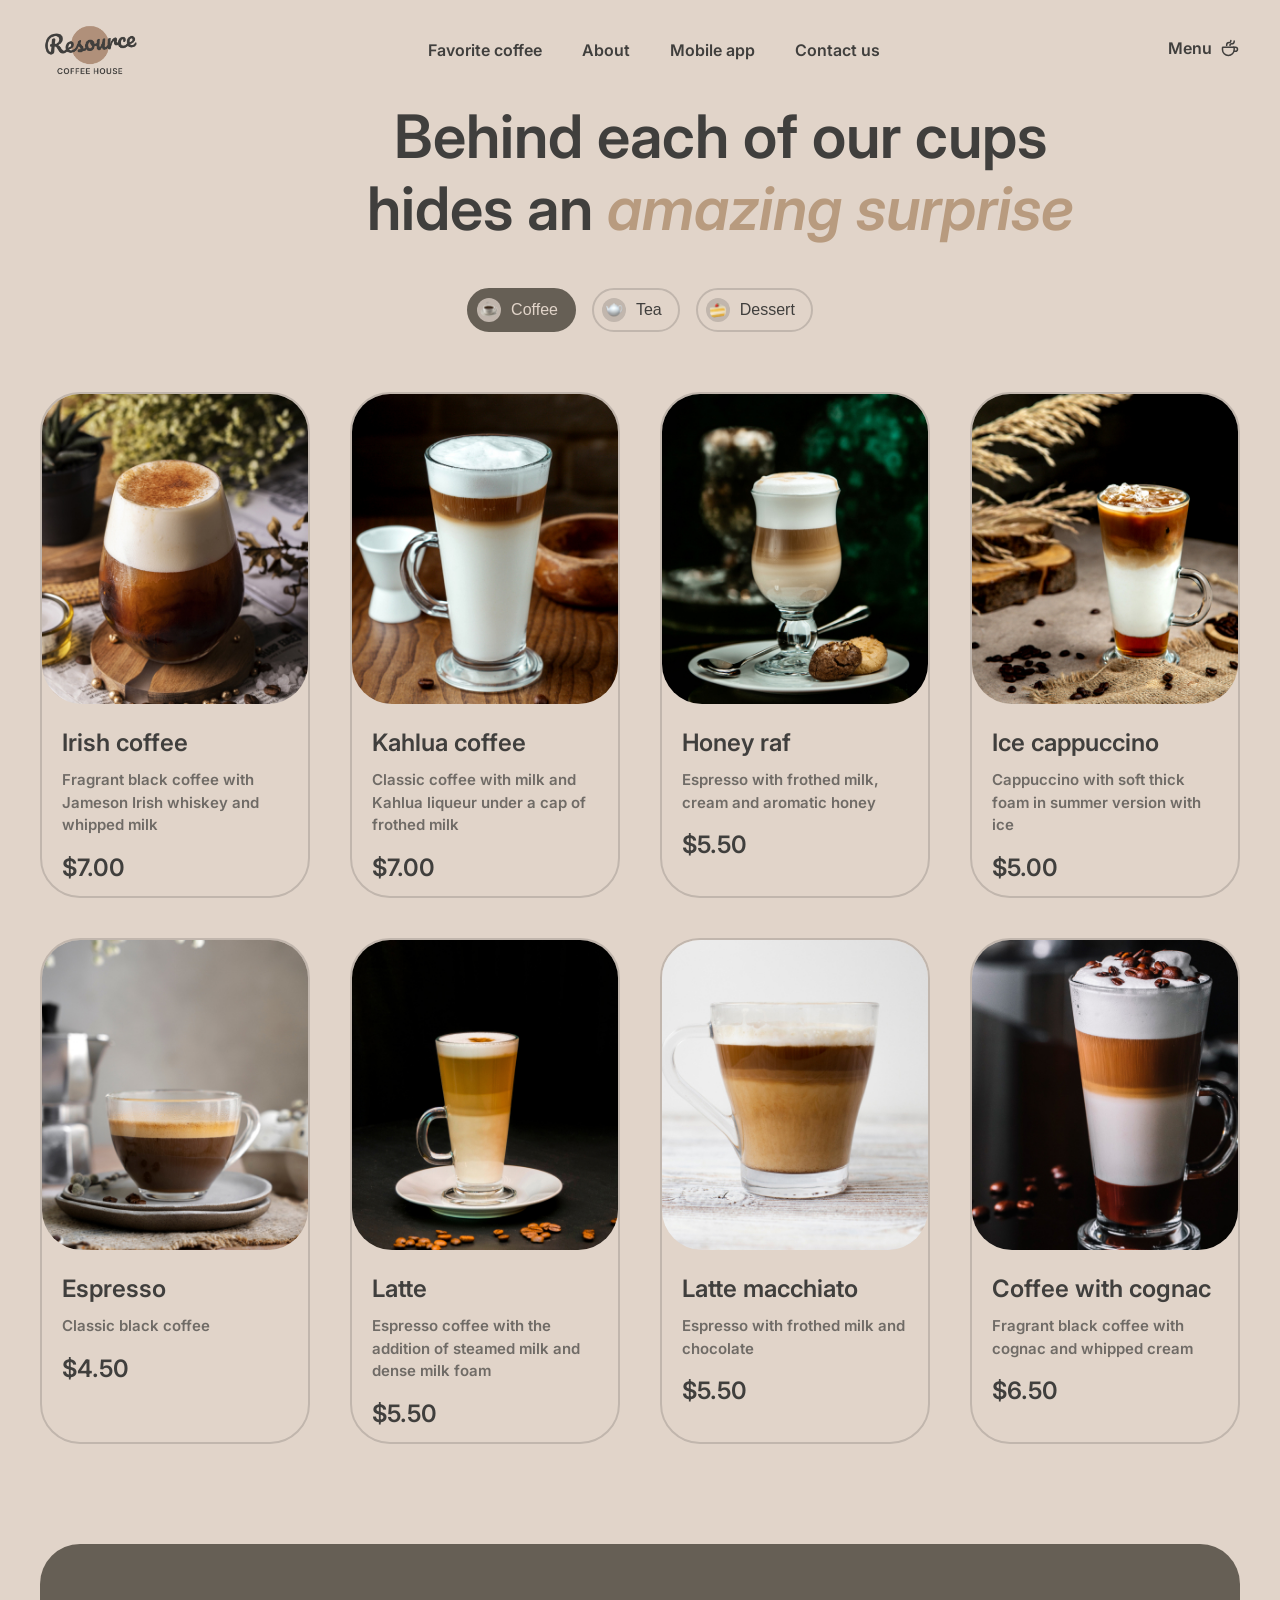
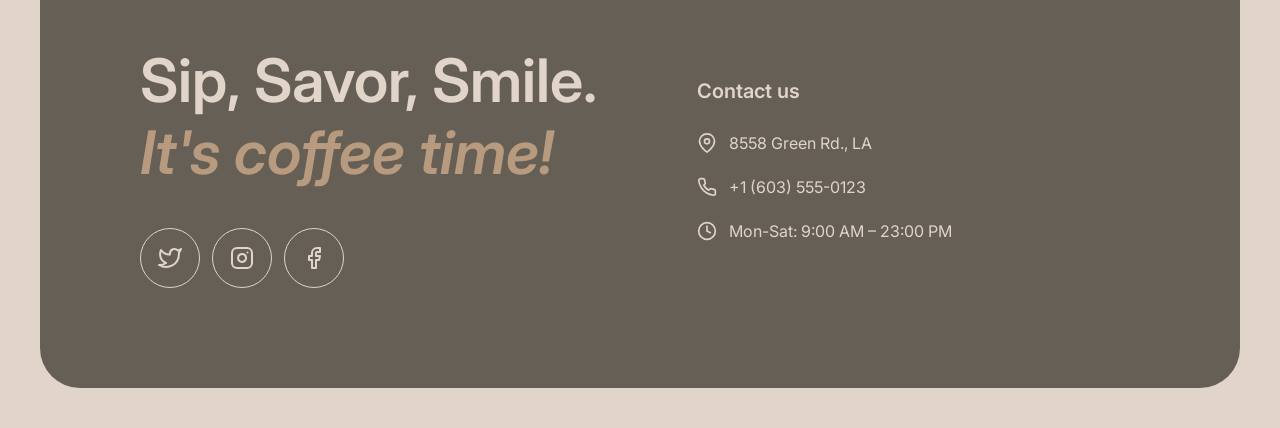
==== commit 3bd7c160: "feat: add responsivness for 3 breakpoints,devided JS code in files and styles" ====
--- a/menu.html
+++ b/menu.html
@@ -4,12 +4,18 @@
     <meta charset="UTF-8" />
     <meta name="viewport" content="width=device-width, initial-scale=1.0" />
     <link rel="stylesheet" href="menu-styles.css" />
-    <link rel="stylesheet" href="style.css" />
-
+    <link rel="stylesheet" href="style.css" />   
+    <link rel="stylesheet" href="queries.css" />   
+    <link rel="preconnect" href="https://fonts.googleapis.com" />
+    <link rel="preconnect" href="https://fonts.gstatic.com" crossorigin />   <link
+      href="https://fonts.googleapis.com/css2?family=Inter:wght@400;500;600;700&display=swap"
+      rel="stylesheet"
+    />
     <title>Document</title>
+    
   </head>
   <body>
-    <header>
+     <header>
       <div class="container">
         <div class="header-content">
           <a href="index.html" class="logo">
@@ -71,7 +77,51 @@
         </div>
       </div>
     </header>
-
+ <div class="burger-menu" id="burgerMenu">
+      <a href="#enjoy">Favorite coffee</a>
+      <a href="#about">About</a>
+      <a href="menu.html">Mobile app</a>
+      <a href="#contact">Contact us</a>
+      <a href="#menu">
+        <span>Menu</span>
+        <svg
+          xmlns="http://www.w3.org/2000/svg"
+          width="20"
+          height="20"
+          viewBox="0 0 20 20"
+          fill="none"
+        >
+          <path
+            d="M14.167 9.76667V11.6667C14.167 14.8883 11.5553 17.5 8.33366 17.5C5.112 17.5 2.50033 14.8883 2.50033 11.6667V9.76667C2.50033 9.4353 2.76896 9.16667 3.10033 9.16667H13.567C13.8984 9.16667 14.167 9.4353 14.167 9.76667Z"
+            stroke="#403F3D"
+            stroke-width="1.5"
+            stroke-linecap="round"
+            stroke-linejoin="round"
+          />
+          <path
+            d="M10.0003 7.50008C10.0003 6.66675 10.5956 5.83341 11.786 5.83341C13.101 5.83341 14.167 4.76743 14.167 3.45246V2.91675"
+            stroke="#403F3D"
+            stroke-width="1.5"
+            stroke-linecap="round"
+            stroke-linejoin="round"
+          />
+          <path
+            d="M6.66634 7.5V7.08333C6.66634 5.70262 7.78563 4.58333 9.16634 4.58333C10.0868 4.58333 10.833 3.83714 10.833 2.91667V2.5"
+            stroke="#403F3D"
+            stroke-width="1.5"
+            stroke-linecap="round"
+            stroke-linejoin="round"
+          />
+          <path
+            d="M13.333 9.16675H15.4163C16.5669 9.16675 17.4997 10.0995 17.4997 11.2501C17.4997 12.4007 16.5669 13.3334 15.4163 13.3334H14.1663"
+            stroke="#403F3D"
+            stroke-width="1.5"
+            stroke-linecap="round"
+            stroke-linejoin="round"
+          />
+        </svg>
+      </a>
+    </div>
     <main>
       <div class="container">
         <section class="menu-section">
@@ -333,332 +383,9 @@
         </footer>
       </div>
     </main>
-    <script>
-      let allProducts = [];
-      let productsData = {};
-      let currentCategory = "coffee";
-      let displayedProducts = 0;
-      let currentProduct = null;
-      let basePrice = 0;
-      let selectedSize = "S";
-      let selectedAdditives = [];
-
-      const productImages = {
-        "Irish coffee": "./assets/coffee-1.jpg",
-        "Kahlua coffee": "./assets/coffee-2.jpg",
-        "Honey raf": "./assets/coffee-3.jpg",
-        "Ice cappuccino": "./assets/coffee-4.jpg",
-        Espresso: "./assets/coffee-5.jpg",
-        Latte: "./assets/coffee-6.jpg",
-        "Latte macchiato": "./assets/coffee-7.jpg",
-        "Coffee with cognac": "./assets/coffee-8.jpg",
-        Moroccan: "./assets/tea-1.png",
-        Ginger: "./assets/tea-2.png",
-        Cranberry: "./assets/tea-3.png",
-        "Sea buckthorn": "./assets/tea-4.png",
-        "Marble cheesecake": "./assets/dessert-1.png",
-        "Red velvet": "./assets/dessert-2.png",
-        Cheesecakes: "./assets/dessert-3.png",
-        "Creme brulee": "./assets/dessert-4.png",
-        Pancakes: "./assets/dessert-5.png",
-        "Honey cake": "./assets/dessert-6.png",
-        "Chocolate cake": "./assets/dessert-7.png",
-        "Black forest": "./assets/dessert-8.png",
-      };
-
-      async function loadProducts() {
-        try {
-          const response = await fetch("products.json");
-          allProducts = await response.json();
-
-          productsData = {
-            coffee: [],
-            tea: [],
-            dessert: [],
-          };
-
-          allProducts.forEach((product) => {
-            product.image =
-              productImages[product.name] || "./assets/default.jpg";
-            productsData[product.category].push(product);
-          });
-
-          renderProducts();
-          setupCategoryTabs();
-          setupLoadMore();
-        } catch (error) {
-          console.error("Error loading products:", error);
-        }
-      }
-
-      function isMobile() {
-        return window.innerWidth <= 768;
-      }
-
-      function getProductsToShow() {
-        return isMobile() ? 4 : 8;
-      }
-
-      function renderProducts(append = false) {
-        const grid = document.getElementById("productsGrid");
-        const categoryProducts = productsData[currentCategory];
-        const productsToShow = getProductsToShow();
-
-        if (!append) {
-          grid.innerHTML = "";
-          displayedProducts = 0;
-        }
-
-        const start = displayedProducts;
-        const end = Math.min(
-          displayedProducts + productsToShow,
-          categoryProducts.length
-        );
-
-        for (let i = start; i < end; i++) {
-          const product = categoryProducts[i];
-          const card = document.createElement("div");
-          card.className = "product-card";
-          card.innerHTML = `
-      <img class="product-image" src="${product.image}" alt="${product.name}">
-      <div class="product-info">
-        <h3 class="product-name">${product.name}</h3>
-        <p class="product-description">${product.description}</p>
-        <div class="product-price">$${parseFloat(product.price).toFixed(
-          2
-        )}</div>
-      </div>
-    `;
-          card.addEventListener("click", () => openModal(product));
-          grid.appendChild(card);
-        }
-
-        displayedProducts = end;
-        updateLoadMoreButton();
-      }
-
-      function setupCategoryTabs() {
-        const tabs = document.querySelectorAll(".category-tab");
-        tabs.forEach((tab) => {
-          tab.addEventListener("click", () => {
-            const category = tab.dataset.category;
-            if (category !== currentCategory) {
-              tabs.forEach((t) => t.classList.remove("active"));
-              tab.classList.add("active");
-              currentCategory = category;
-              renderProducts(false);
-            }
-          });
-        });
-      }
-
-      function setupLoadMore() {
-        const loadMoreBtn = document.getElementById("loadMoreBtn");
-        if (loadMoreBtn) {
-          loadMoreBtn.addEventListener("click", () => {
-            renderProducts(true);
-          });
-        }
-      }
-
-      function updateLoadMoreButton() {
-        const loadMoreContainer = document.getElementById("loadMoreContainer");
-        const categoryProducts = productsData[currentCategory];
-
-        if (isMobile() && displayedProducts < categoryProducts.length) {
-          loadMoreContainer.style.display = "flex";
-        } else {
-          loadMoreContainer.style.display = "none";
-        }
-      }
-
-     function openModal(product) {
-  currentProduct = product;
-  basePrice = parseFloat(product.price);
-  selectedSize = "s";
-  selectedAdditives = [];
-
-  const modal = document.getElementById("modalOverlay");
-  const modalImage = document.getElementById("modalImage");
-  const modalName = document.getElementById("modalName");
-  const modalDescription = document.getElementById("modalDescription");
-
-  modalImage.src = product.image;
-  modalImage.alt = product.name;
-  modalName.textContent = product.name;
-  modalDescription.textContent = product.description;
-
-  renderSizeOptions(product.sizes);
-  renderAdditiveOptions(product.additives);
-  updateTotalPrice();
-
-  modal.classList.add("active");
-  document.body.style.overflow = "hidden";
-}
-
-function renderSizeOptions(sizes) {
-  const sizeOptions = document.getElementById("sizeOptions");
-  sizeOptions.innerHTML = "";
-
-  Object.keys(sizes).forEach((sizeKey, index) => {
-    const size = sizes[sizeKey];
-    const btn = document.createElement("button");
-    btn.className = `option-button${index === 0 ? " selected" : ""}`;
-    btn.dataset.size = sizeKey;
-    btn.dataset.price = size["add-price"];
-    btn.innerHTML = `
-      <div class="option-icon">
-        ${sizeKey.toUpperCase()}
-      </div>
-      <div class="option-details">
-        <span class="option-price">${size.size}</span>
-      </div>
-    `;
-
-    btn.addEventListener("click", (e) => {
-      e.stopPropagation();
-      document
-        .querySelectorAll("#sizeOptions .option-button")
-        .forEach((b) => b.classList.remove("selected"));
-      btn.classList.add("selected");
-      selectedSize = sizeKey;
-      updateTotalPrice();
-    });
-
-    sizeOptions.appendChild(btn);
-  });
-}
-
-function renderAdditiveOptions(additives) {
-  const additiveOptions = document.getElementById("additiveOptions");
-  additiveOptions.innerHTML = "";
-
-  additives.forEach((additive, index) => {
-    const btn = document.createElement("button");
-    btn.className = "option-button";
-    btn.dataset.additive = additive.name;
-    btn.dataset.price = additive["add-price"];
-    btn.innerHTML = `
-      <div class="option-icon">
-        ${index + 1}
-      </div>
-      <div class="option-details">
-        <span class="option-name">${additive.name}</span>
-      </div>
-    `;
-
-    btn.addEventListener("click", (e) => {
-      e.stopPropagation();
-      btn.classList.toggle("selected");
-
-      const additiveName = additive.name;
-      const index = selectedAdditives.findIndex((a) => a.name === additiveName);
-
-      if (index > -1) {
-        selectedAdditives.splice(index, 1);
-      } else {
-        selectedAdditives.push(additive);
-      }
-
-      updateTotalPrice();
-    });
-
-    additiveOptions.appendChild(btn);
-  });
-}
-
-function updateTotalPrice() {
-  if (!currentProduct) return;
-
-  let total = basePrice;
-
-  // Add size price
-  const sizePrice = parseFloat(
-    currentProduct.sizes[selectedSize]["add-price"] || 0
-  );
-  total += sizePrice;
-
-  // Add additive prices
-  selectedAdditives.forEach((additive) => {
-    total += parseFloat(additive["add-price"] || 0);
-  });
-
-  const totalPriceElement = document.getElementById("totalPrice");
-  if (totalPriceElement) {
-    totalPriceElement.textContent = `$${total.toFixed(2)}`;
-  }
-}
-
-function closeModal() {
-  const modal = document.getElementById("modalOverlay");
-  modal.classList.remove("active");
-  document.body.style.overflow = "";
-  currentProduct = null;
-  selectedSize = "s";
-  selectedAdditives = [];
-}
-
-function setupModal() {
-  const modal = document.getElementById("modalOverlay");
-  const closeButton = document.getElementById("closeButton");
-  const modalCloseBtn = document.getElementById("modalCloseBtn");
-  const modalContent = document.getElementById("modalContent");
-
-  if (closeButton) {
-    closeButton.addEventListener("click", closeModal);
-  }
-
-  if (modalCloseBtn) {
-    modalCloseBtn.addEventListener("click", closeModal);
-  }
-
-  if (modal) {
-    modal.addEventListener("click", (e) => {
-      if (e.target === modal) {
-        closeModal();
-      }
-    });
-  }
-
-  if (modalContent) {
-    modalContent.addEventListener("click", (e) => {
-      e.stopPropagation();
-    });
-  }
-
-  // Close on Escape key
-  document.addEventListener("keydown", (e) => {
-    if (e.key === "Escape" && modal.classList.contains("active")) {
-      closeModal();
-    }
-  });
-}
-     
-      let resizeTimeout;
-      window.addEventListener("resize", () => {
-        clearTimeout(resizeTimeout);
-        resizeTimeout = setTimeout(() => {
-          const currentDisplayedCount = displayedProducts;
-          const productsToShow = getProductsToShow();
-
-          if (!isMobile()) {
-            if (currentDisplayedCount < productsToShow) {
-              renderProducts(false);
-            }
-          } else {
-            if (currentDisplayedCount > 4) {
-              renderProducts(false);
-            }
-          }
-
-          updateLoadMoreButton();
-        }, 250);
-      });
-
-      window.addEventListener("DOMContentLoaded", () => {
-        loadProducts();
-        setupModal();
-      });
-    </script>
-  </body>
+    
+    <script src="menu.js"></script>
+    <script src="script.js"></script>
+
+ </body>
 </html>
--- a/menu-styles.css
+++ b/menu-styles.css
@@ -205,8 +205,6 @@
 
 .modal-image {
   width: 310px;
-  /* min-width: 310px; */
-  height: 100%;
   object-fit: cover;
   border-radius: 30px;
 }
@@ -389,7 +387,7 @@
   color: #e1d4c9;
 }
 
-@media (max-width: 480px) {
+/* @media (max-width: 480px) {
   .modal-overlay {
     padding: 10px;
   }
@@ -418,14 +416,13 @@
   .info-text {
     font-size: 11px;
   }
-}
-@media (max-width: 1200px) {
+} */
+/* @media (max-width: 1200px) {
   .products-grid {
     place-items: center;
-    /* gap: 0px; */
     grid-template-columns: repeat(2, 1fr);
   }
-}
+} */
 
 @media (max-width: 769px) {
   .modal-content {
@@ -544,6 +541,8 @@
     grid-template-columns: repeat(2, 344px);
     /* gap: 40px; */
     width: 688px;
+    place-items: center;
+
     min-height: 1052px;
     gap: 0px;
     margin-top: 40px;
@@ -568,7 +567,28 @@
 }
 
 @media (max-width: 380px) {
-  .menu-header h2 {
+  h1 {
+    font-size: 42px;
+    font-weight: 600;
+    line-height: 1.15;
+  }
+
+  header {
+    padding: 20px 0px;
+  }
+  .menu-header {
+    width: 348px;
+    height: 206px;
+  }
+  .container {
+    padding: 0 16px;
+  }
+  .category-tabs {
+    margin-top: 40px;
+  }
+  .heading {
+    width: 348px;
+    height: 120px;
     font-size: 32px;
   }
 
@@ -583,5 +603,17 @@
 
   .products-grid {
     grid-template-columns: 1fr;
-  }
-}
+    width: 348px;
+  }
+  .modal-content {
+    width: 342px;
+    height: 626px;
+    padding: 16px;
+  }
+  .modal-details {
+    padding: 0;
+  }
+  .modal-content img {
+    display: none;
+  }
+}
--- a/style.css
+++ b/style.css
@@ -259,7 +259,7 @@
   opacity: 0;
   transition: all 0.3s ease;
   transform: translateX(-50%);
-  pointer-events: none;
+  /* pointer-events: none; */
 }
 
 .btn:hover {
@@ -680,7 +680,7 @@
   width: 32px;
   height: 32px;
 }
-@media (max-width: 1024px) {
+/* @media (max-width: 1024px) {
   .container {
     padding: 0 32px;
   }
@@ -712,10 +712,99 @@
   .footer-content {
     gap: 60px;
   }
-}
+} */
 .hero-content p {
   opacity: 0.7;
 }
+
+/* @media (max-width: 480px) {
+  .hero {
+    height: 400px;
+    padding: 40px 24px;
+  }
+
+  .hero h1 {
+    font-size: 32px;
+    margin-bottom: 24px;
+  }
+
+  .hero p {
+    font-size: 14px;
+    margin-bottom: 24px;
+  }
+
+  .btn {
+    padding: 14px 48px;
+    font-size: 14px;
+  }
+
+  .btn:hover {
+    padding-left: 40px;
+    padding-right: 60px;
+  }
+
+  .favorites h2,
+  .about h2,
+  .app-text h2,
+  .footer-info h3 {
+    font-size: 32px;
+  }
+
+  .coffee-card h3 {
+    font-size: 20px;
+  }
+
+  .coffee-card p {
+    font-size: 14px;
+  }
+
+  .coffee-card .price {
+    font-size: 20px;
+  }
+
+  .carousel-arrow {
+    width: 40px;
+    height: 40px;
+  }
+
+  .parent {
+    grid-template-columns: 1fr;
+  }
+
+  .app-text h2 {
+    font-size: 32px;
+  }
+
+  .app-text p {
+    font-size: 14px;
+  }
+
+  .app-btn {
+    padding: 10px 24px;
+  }
+
+  .social-icon {
+    width: 48px;
+    height: 48px;
+  }
+
+  .social-icon svg {
+    width: 20px;
+    height: 20px;
+  }
+
+  .footer-info h3 {
+    font-size: 32px;
+  }
+
+  .footer-contact h4 {
+    font-size: 18px;
+  }
+
+  .contact-item {
+    font-size: 14px;
+  }
+} */
 @media (max-width: 769px) {
   .container {
     padding: 0 40px;
@@ -885,110 +974,116 @@
     margin-top: 10px;
   }
 }
-
-@media (max-width: 480px) {
-  .hero {
-    height: 400px;
-    padding: 40px 24px;
-  }
-
-  .hero h1 {
-    font-size: 32px;
-    margin-bottom: 24px;
-  }
-
-  .hero p {
-    font-size: 14px;
-    margin-bottom: 24px;
-  }
-
-  .btn {
-    padding: 14px 48px;
-    font-size: 14px;
-  }
-
-  .btn:hover {
-    padding-left: 40px;
-    padding-right: 60px;
-  }
-
-  .favorites h2,
-  .about h2,
-  .app-text h2,
-  .footer-info h3 {
-    font-size: 32px;
-  }
-
-  .coffee-card h3 {
-    font-size: 20px;
-  }
-
-  .coffee-card p {
-    font-size: 14px;
-  }
-
-  .coffee-card .price {
-    font-size: 20px;
-  }
-
-  .carousel-arrow {
-    width: 40px;
-    height: 40px;
-  }
-
-  .parent {
-    grid-template-columns: 1fr;
-  }
-
-  .app-text h2 {
-    font-size: 32px;
-  }
-
-  .app-text p {
-    font-size: 14px;
-  }
-
-  .app-btn {
-    padding: 10px 24px;
-  }
-
-  .social-icon {
-    width: 48px;
-    height: 48px;
-  }
-
-  .social-icon svg {
-    width: 20px;
-    height: 20px;
-  }
-
-  .footer-info h3 {
-    font-size: 32px;
-  }
-
-  .footer-contact h4 {
-    font-size: 18px;
-  }
-
-  .contact-item {
-    font-size: 14px;
-  }
-}
-
 @media (max-width: 380px) {
   .hero {
-    padding: 32px 16px;
-    height: 360px;
-  }
-
-  .hero h1 {
-    font-size: 28px;
-  }
-
-  .favorites h2,
-  .about h2,
+    width: 348px;
+    height: 552px;
+    padding: 60px 16px;
+  }
+  .container {
+    padding: 0 16px;
+  }
+  .header {
+    padding: 16px auto;
+  }
+  .hero-content h1 {
+    margin-bottom: 40px;
+    font-weight: 600;
+    line-height: 1.15;
+    font-size: 42px;
+  }
+
+  .btn {
+    padding: 24px 90px 24px 64px;
+  }
+  .hero-content p {
+    font-size: 16px;
+    margin-bottom: 40px;
+  }
+  h1 {
+    font-size: 42px;
+    font-weight: 600;
+    line-height: 1.15;
+  }
+  h2 {
+    font-size: 32px;
+    font-weight: 600;
+    line-height: 1.25;
+  }
+  .favorites {
+    width: 348px;
+    h2 {
+      width: 100%;
+    }
+  }
+  .carousel-item {
+    height: 576px;
+  }
+  .about {
+    height: 1580px;
+  }
+  .about-gallery {
+    width: 348px;
+    height: 1220px;
+    gap: 40px;
+  }
+  .about-gallery div {
+    width: 348px;
+    height: 100%;
+  }
+  .mobile-app {
+    height: 768px;
+  }
   .app-text h2,
+  .app-text p {
+    margin-bottom: 40px;
+  }
+  .app-text h2 {
+    height: 80px;
+  }
+  .app-buttons {
+    width: 200px;
+    height: 148px;
+    flex-direction: column;
+    gap: 20px;
+  }
+  .app-images {
+    margin-top: 40px;
+  }
+  .app-btn {
+    padding: 14px 20px;
+  }
+  .mobile-app {
+    margin-bottom: 100px;
+  }
+  footer {
+    padding: 60px 16px;
+    height: 526px;
+  }
   .footer-info h3 {
-    font-size: 28px;
-  }
-}
+    margin-bottom: 40px;
+  }
+  .social-icon {
+    width: 60px;
+    height: 60px;
+  }
+  .footer-content {
+    gap: 40px;
+  }
+  .footer-contact {
+    margin-top: 0;
+  }
+  .burger-menu {
+    padding-top: 84px;
+    justify-content: flex-start;
+  }
+
+  .burger-menu a:last-child {
+    padding-top: 40px;
+  }
+  .btn .icon {
+    opacity: 1;
+    left: 65%;
+    /* position: relative; */
+  }
+}
--- a/queries.css
+++ b/queries.css
@@ -0,0 +1,474 @@
+@media (max-width: 769px) {
+  .modal-content {
+    max-height: 626px;
+    width: 688px;
+    border-radius: 40px;
+    display: flex;
+    flex-direction: row;
+    gap: 0;
+    overflow: hidden;
+  }
+
+  .modal-image {
+    width: 100%;
+    min-width: 100%;
+    height: 310px;
+    border-radius: 30px;
+    flex-shrink: 0;
+  }
+
+  .modal-details {
+    padding: 0px 24px 0 24px;
+    padding-right: 0px;
+    height: 594px;
+  }
+
+  .modal-name {
+    font-size: 24px;
+    margin-bottom: 10px;
+  }
+  .info-text {
+    font-size: 10px;
+    font-weight: 700;
+  }
+
+  .modal-description {
+    font-size: 16px;
+    margin-bottom: 24px;
+    font-weight: 500;
+  }
+
+  .option-title {
+    font-size: 14px;
+    margin-bottom: 10px;
+  }
+  .option-name {
+    font-weight: 600;
+    font-size: 16px;
+  }
+  .option-price {
+    font-size: 16px;
+  }
+
+  .option-button {
+    padding: 8px;
+    font-weight: 600;
+    padding-right: 16px;
+    font-size: 13px;
+  }
+
+  .option-icon {
+    width: 28px;
+    height: 28px;
+    font-size: 12px;
+  }
+
+  .total-label {
+    font-size: 24px;
+  }
+
+  .total-price {
+    font-size: 24px;
+  }
+
+  .modal-close-btn {
+    padding: 14px;
+    font-size: 15px;
+    margin-top: 32px;
+  }
+
+  .container {
+    padding: 0 20px;
+  }
+  .info-icon {
+    width: 16px;
+    height: 16px;
+  }
+  .menu-header {
+    width: 688px;
+    height: 311px;
+  }
+  .heading {
+    height: 225px;
+    width: 668px;
+    font-size: 60px;
+    margin-top: 10px;
+    padding: 0;
+  }
+  nav {
+    display: none;
+  }
+
+  .menu-button {
+    display: none;
+  }
+
+  .burger-menu {
+    display: flex;
+  }
+
+  .menu-header h2 {
+    font-size: 42px;
+  }
+
+  .products-grid {
+    grid-template-columns: repeat(2, 344px);
+    /* gap: 40px; */
+    width: 688px;
+    place-items: center;
+
+    min-height: 1052px;
+    gap: 0px;
+    margin-top: 40px;
+    row-gap: 40px;
+    align-items: start;
+  }
+  .product-card {
+    height: 506px;
+    width: 310px;
+  }
+
+  /* .modal-image {
+    width: 100%;
+    height: 250px;
+    border-radius: 20px 20px 0 0;
+  } */
+
+  .footer-content {
+    flex-direction: column;
+    gap: 40px;
+  }
+}
+
+@media (max-width: 380px) {
+  h1 {
+    font-size: 42px;
+    font-weight: 600;
+    line-height: 1.15;
+  }
+
+  header {
+    padding: 20px 0px;
+  }
+  .menu-header {
+    width: 348px;
+    height: 206px;
+  }
+  .container {
+    padding: 0 16px;
+  }
+  .category-tabs {
+    margin-top: 40px;
+  }
+  .heading {
+    width: 348px;
+    height: 120px;
+    font-size: 32px;
+  }
+
+  .category-tabs {
+    gap: 8px;
+  }
+
+  .category-tab {
+    padding: 10px 16px;
+    font-size: 14px;
+  }
+
+  .products-grid {
+    grid-template-columns: 1fr;
+    width: 348px;
+  }
+  .modal-content {
+    width: 342px;
+    height: 626px;
+    padding: 16px;
+  }
+  .modal-details {
+    padding: 0;
+  }
+  .modal-content img {
+    display: none;
+  }
+}
+@media (max-width: 769px) {
+  .container {
+    padding: 0 40px;
+  }
+  .menu-icon {
+    width: 44px;
+    height: 44px;
+  }
+  .menu-icon span {
+    width: 16px;
+    height: 1px;
+    background-color: #403f3d;
+    border-radius: 2px;
+    transition: all 0.3s ease;
+  }
+
+  .menu-icon span:nth-child(1) {
+    top: 16px;
+  }
+
+  .menu-icon span:nth-child(2) {
+    bottom: 16px;
+  }
+
+  header {
+    padding: 16px 0;
+  }
+
+  nav {
+    display: none;
+  }
+
+  .menu-cup {
+    display: none;
+  }
+
+  .menu-icon {
+    display: flex;
+  }
+
+  .hero {
+    height: 644px;
+    /* margin-bottom: 80px; */
+    padding: 100px 60px;
+  }
+
+  .hero h1 {
+    font-size: 72px;
+  }
+
+  .btn {
+    padding: 20px 64px;
+  }
+  .btn .icon {
+    left: 55%;
+    transform: translateX(-50%);
+  }
+
+  .btn:hover {
+    padding-left: 52px;
+    padding-right: 76px;
+  }
+
+  .favorites {
+    margin-bottom: 80px;
+    width: 874px;
+    width: 688px;
+  }
+
+  .favorites h2 {
+    font-size: 64px;
+    margin-bottom: 32px;
+    width: 688px;
+  }
+  .carousel-item {
+    width: 688px;
+  }
+  .carousel-arrow {
+    width: 60px;
+    height: 60px;
+  }
+
+  .carousel-arrow svg {
+    width: 20px;
+    height: 20px;
+  }
+
+  .about {
+    height: 1710px;
+  }
+
+  .about h2 {
+    font-size: 60px;
+  }
+
+  .parent {
+    /* grid-template-columns: 1fr;
+    grid-template-rows: 1fr; */
+    /* gap: 40px; */
+    display: flex;
+    flex-direction: column;
+    height: 1220px;
+    width: 688px;
+  }
+
+  .div1 {
+    /* grid-area: 3 / 1 / 3 / 7; */
+    width: 690px;
+  }
+  .div4 {
+    /* grid-area: 4 / 1 / 5 / -1; */
+    width: 690px;
+  }
+  .div2,
+  .div3 {
+    display: none;
+  }
+
+  .mobile-app {
+    margin-bottom: 80px;
+    height: 1072px;
+  }
+
+  .app-content {
+    flex-direction: column;
+    gap: 40px;
+  }
+
+  .app-text h2 {
+    font-size: 60px;
+    margin-bottom: 36px;
+    height: 150px;
+    letter-spacing: 0.3px;
+  }
+  .app-images {
+    margin-top: 60px;
+  }
+  .app-text p {
+    margin-bottom: 32px;
+  }
+
+  .app-buttons {
+    flex-direction: row;
+    gap: 16px;
+  }
+
+  footer {
+    padding: 100px 60px;
+    margin-bottom: 16px;
+    height: 736px;
+  }
+
+  .footer-content {
+    display: flex;
+    flex-direction: column;
+    gap: 100px;
+  }
+
+  .footer-info h3 {
+    font-size: 62px;
+    margin-bottom: 36px;
+  }
+
+  .footer-contact {
+    gap: 24px;
+    font-size: 18px;
+    margin-top: 10px;
+  }
+}
+@media (max-width: 380px) {
+  .hero {
+    width: 348px;
+    height: 552px;
+    padding: 60px 16px;
+  }
+  .container {
+    padding: 0 16px;
+  }
+  .header {
+    padding: 16px auto;
+  }
+  .hero-content h1 {
+    margin-bottom: 40px;
+    font-weight: 600;
+    line-height: 1.15;
+    font-size: 42px;
+  }
+
+  .btn {
+    padding: 24px 90px 24px 64px;
+  }
+  .hero-content p {
+    font-size: 16px;
+    margin-bottom: 40px;
+  }
+  h1 {
+    font-size: 42px;
+    font-weight: 600;
+    line-height: 1.15;
+  }
+  h2 {
+    font-size: 32px;
+    font-weight: 600;
+    line-height: 1.25;
+  }
+  .favorites {
+    width: 348px;
+    h2 {
+      width: 100%;
+    }
+  }
+  .carousel-item {
+    height: 576px;
+  }
+  .about {
+    height: 1580px;
+  }
+  .about-gallery {
+    width: 348px;
+    height: 1220px;
+    gap: 40px;
+  }
+  .about-gallery div {
+    width: 348px;
+    height: 100%;
+  }
+  .mobile-app {
+    height: 768px;
+  }
+  .app-text h2,
+  .app-text p {
+    margin-bottom: 40px;
+  }
+  .app-text h2 {
+    height: 80px;
+  }
+  .app-buttons {
+    width: 200px;
+    height: 148px;
+    flex-direction: column;
+    gap: 20px;
+  }
+  .app-images {
+    margin-top: 40px;
+  }
+  .app-btn {
+    padding: 14px 20px;
+  }
+  .mobile-app {
+    margin-bottom: 100px;
+  }
+  footer {
+    padding: 60px 16px;
+    height: 526px;
+  }
+  .footer-info h3 {
+    margin-bottom: 40px;
+  }
+  .social-icon {
+    width: 60px;
+    height: 60px;
+  }
+  .footer-content {
+    gap: 40px;
+  }
+  .footer-contact {
+    margin-top: 0;
+  }
+  .burger-menu {
+    padding-top: 84px;
+    justify-content: flex-start;
+  }
+
+  .burger-menu a:last-child {
+    padding-top: 40px;
+  }
+  .btn .icon {
+    opacity: 1;
+    left: 65%;
+  }
+}
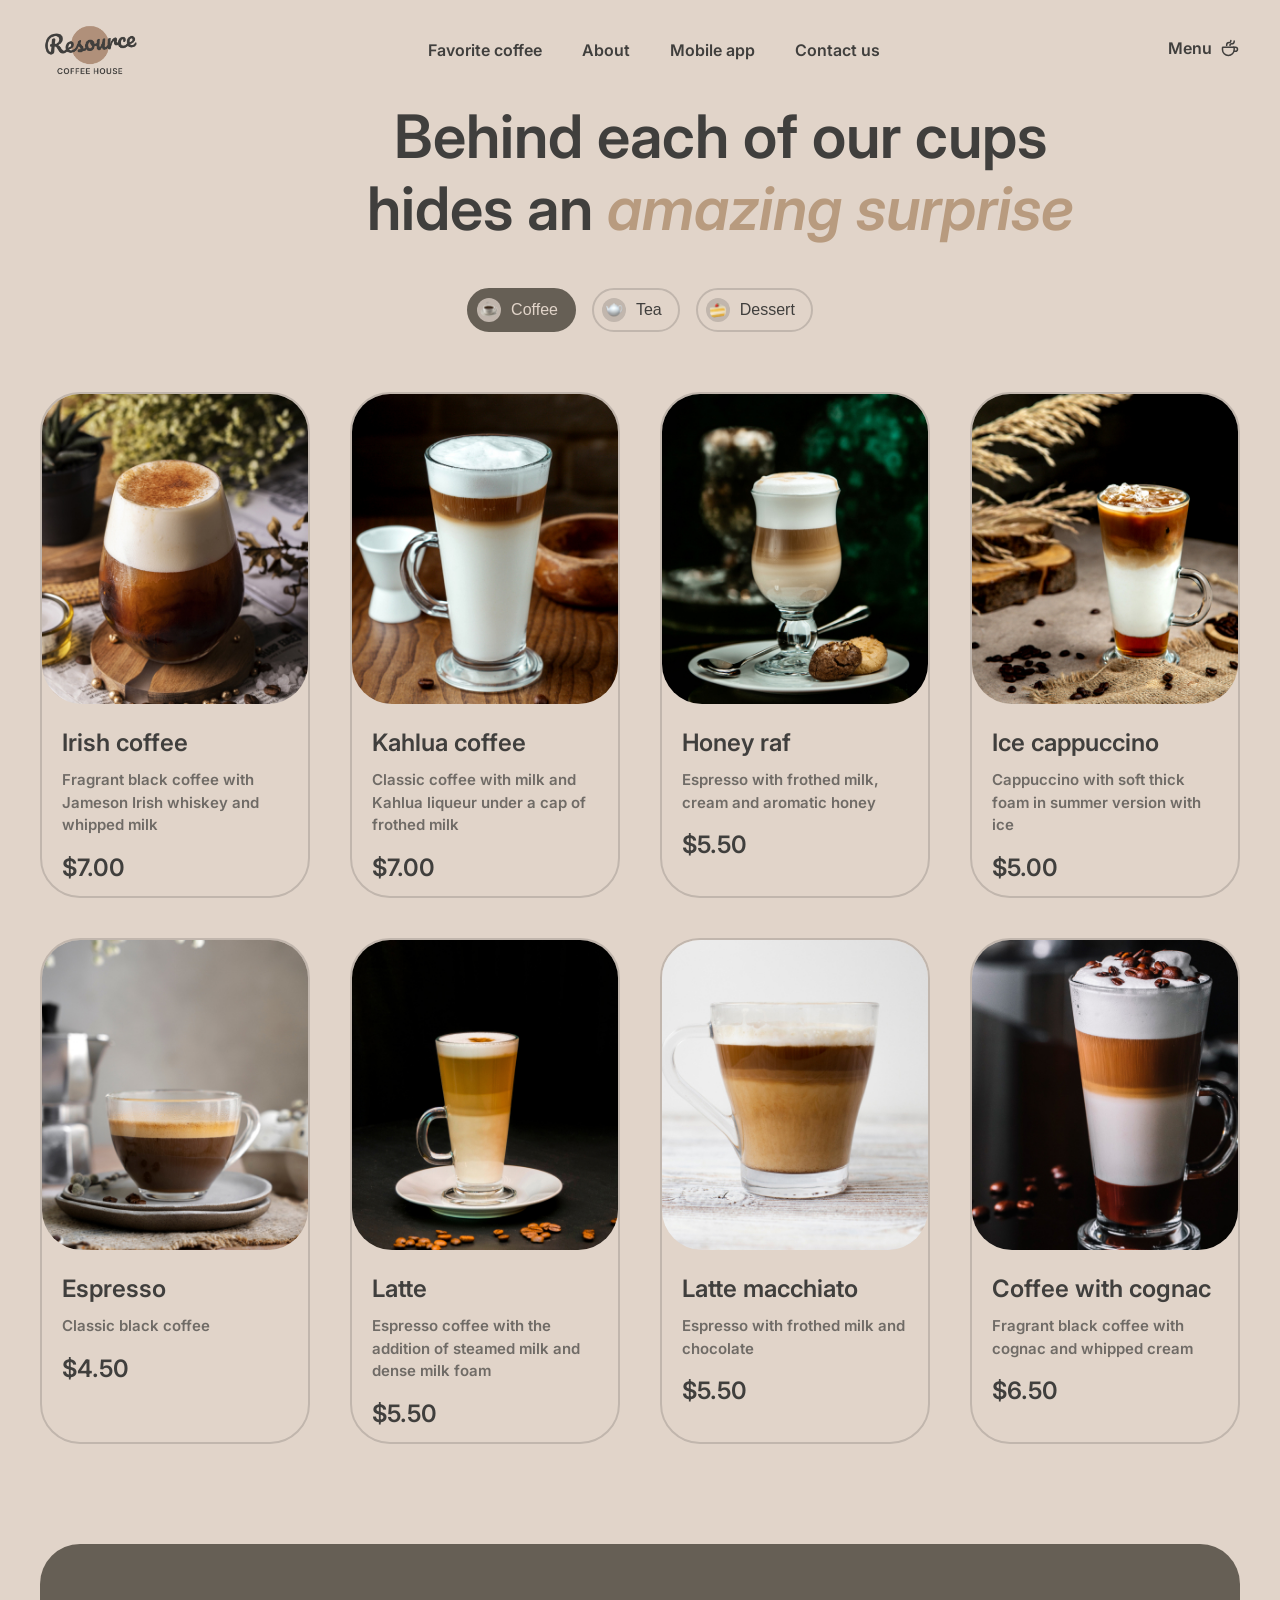
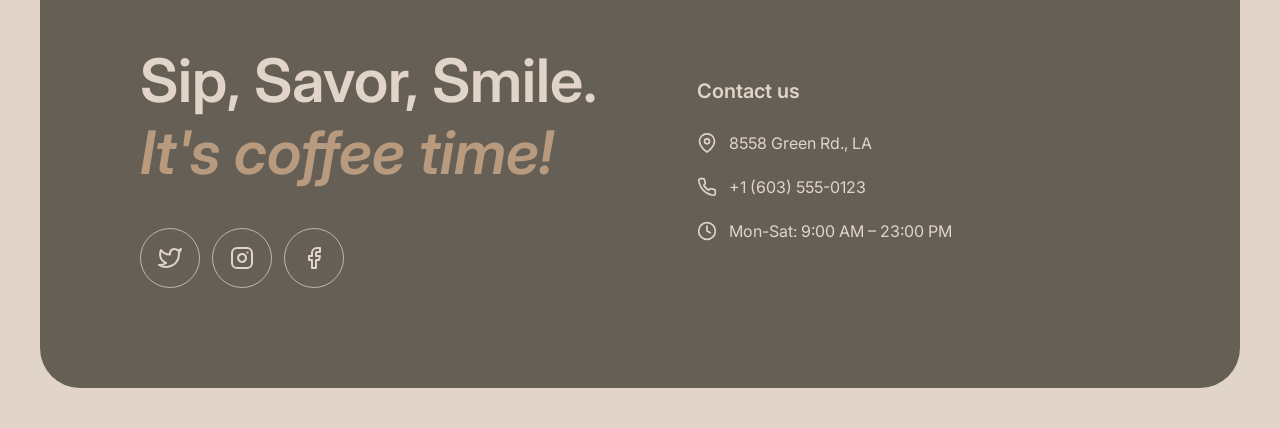
==== commit 2aa8553f: "fix: changes after cross-check" ====
--- a/menu.html
+++ b/menu.html
@@ -3,6 +3,8 @@
   <head>
     <meta charset="UTF-8" />
     <meta name="viewport" content="width=device-width, initial-scale=1.0" />
+        <link rel="icon" type="image/png" href="./assets/penguin.png" />
+
     <link rel="stylesheet" href="menu-styles.css" />
     <link rel="stylesheet" href="style.css" />   
     <link rel="stylesheet" href="queries.css" />   
@@ -21,16 +23,16 @@
           <a href="index.html" class="logo">
             <img src="./assets/logo.png" alt="Coffee House Logo" />
           </a>
-          <nav class="navigation">
-            <ul class="nav-links">
-              <li class="nav-link"><a href="#enjoy">Favorite coffee</a></li>
-              <li class="nav-link"><a href="#about">About</a></li>
-              <li class="nav-link"><a href="menu.html">Mobile app</a></li>
-              <li class="nav-link"><a href="#contact">Contact us</a></li>
-            </ul>
-          </nav>
+        <nav class="navigation">
+  <ul class="nav-links">
+    <li class="nav-link"><a href="index.html#enjoy">Favorite coffee</a></li>
+    <li class="nav-link"><a href="index.html#about">About</a></li>
+    <li class="nav-link"><a href="index.html#mobile-app">Mobile app</a></li>
+    <li class="nav-link"><a href="index.html#contact">Contact us</a></li>
+  </ul>
+</nav>
           <div class="menu-cup">
-            <a href="#menu">
+            <a href="menu.html" id="menuLink">
               <span>Menu</span>
               <svg
                 xmlns="http://www.w3.org/2000/svg"
@@ -78,9 +80,9 @@
       </div>
     </header>
  <div class="burger-menu" id="burgerMenu">
-      <a href="#enjoy">Favorite coffee</a>
-      <a href="#about">About</a>
-      <a href="menu.html">Mobile app</a>
+      <a href="index.html#enjoy">Favorite coffee</a>
+      <a href="index.html#about">About</a>
+      <a href="index.html#mobile-app">Mobile app</a>
       <a href="#contact">Contact us</a>
       <a href="#menu">
         <span>Menu</span>
@@ -132,15 +134,15 @@
             </h1>
             <div class="category-tabs">
               <button class="category-tab active" data-category="coffee">
-                <img src="assets/coffe.png" class="category-icon"></img>
+                <img src="assets/coffe.png" class="category-icon" alt="coffe"/>
                 Coffee
               </button>
               <button class="category-tab" data-category="tea">
-                <img src="assets/dessert.png" class="category-icon"></img>
+                <img src="assets/dessert.png" class="category-icon" alt="tea">
                 Tea
               </button>
               <button class="category-tab" data-category="dessert">
-                <img src="assets/tea.png" class="category-icon"></img>
+                <img src="assets/tea.png" class="category-icon" alt="dessert"></img>
                 Dessert
               </button>
             </div>
@@ -161,9 +163,9 @@
         <div class="modal-overlay" id="modalOverlay">
           <div class="modal-content" id="modalContent">
             <!-- <button class="close-button" id="closeButton">&times;</button> -->
-          <div><img class="modal-image" id="modalImage" src="" alt="card image" /></div>  
+          <div><img class="modal-image" id="modalImage" alt="card image" /></div>  
             <div class="modal-details">
-              <h3 class="modal-name" id="modalName"></h3>
+              <h3 class="modal-name" id="modalName">.</h3>
               <p class="modal-description" id="modalDescription"></p>
 
               <div class="modal-options">
--- a/menu-styles.css
+++ b/menu-styles.css
@@ -44,7 +44,9 @@
 }
 
 .category-tab:hover {
-  background-color: #d4c4b5;
+  background-color: #665f55;
+  color: #e1d4c9;
+  border-color: #665f55;
 }
 
 .category-tab.active {
@@ -423,7 +425,26 @@
     grid-template-columns: repeat(2, 1fr);
   }
 } */
-
+@media (max-width: 1200px) {
+  .products-grid {
+    grid-template-columns: repeat(3, 1fr);
+    place-items: center;
+  }
+  .heading {
+    width: 1000px;
+    padding: 0 100px 0;
+  }
+}
+@media (max-width: 920px) {
+  .products-grid {
+    grid-template-columns: repeat(2, 1fr);
+    place-items: center;
+  }
+  .heading {
+    width: 720px;
+    padding: 0 20px 0;
+  }
+}
 @media (max-width: 769px) {
   .modal-content {
     max-height: 626px;
@@ -566,6 +587,20 @@
   }
 }
 
+@media (max-width: 700px) {
+  .products-grid {
+    grid-template-columns: 1fr;
+    width: 500px;
+  }
+  .menu-header,
+  .heading {
+    width: 500px;
+  }
+  .heading {
+    font-size: 40px;
+    height: 180px;
+  }
+}
 @media (max-width: 380px) {
   h1 {
     font-size: 42px;
--- a/style.css
+++ b/style.css
@@ -170,11 +170,29 @@
   font-weight: 600;
   line-height: 1.25;
   transition: color 0.3s ease;
-}
-
-.burger-menu a:hover {
+  position: relative;
+}
+
+.burger-menu a::after {
+  content: "";
+  position: absolute;
+  left: 50%;
+  bottom: -4px;
+  transform: translateX(-50%) scaleX(0);
+  transform-origin: center;
+  width: 100%;
+  height: 2px;
+  background-color: #403f3d;
+  transition: transform 0.3s ease;
+}
+
+.burger-menu a:hover::after {
+  transform: translateX(-50%) scaleX(1);
+}
+
+/* .burger-menu a:hover {
   color: #b89b7f;
-}
+} */
 
 /* Hero Section */
 .hero {
@@ -534,7 +552,9 @@
     fill: #e1d4c9;
   }
 }
-
+footer span.italic {
+  color: #b0907a;
+}
 .app-btn .icon {
   width: 36px;
   height: 36px;
@@ -606,7 +626,7 @@
   width: 60px;
   height: 60px;
   border-radius: 50%;
-  border: 1px solid #e1d4c9;
+  border: 1px solid #c1b6ad;
   display: flex;
   align-items: center;
   justify-content: center;
@@ -625,7 +645,7 @@
 }
 
 .social-icon:hover svg {
-  stroke: #665f55;
+  stroke: #403f3d;
 }
 
 .footer-contact {
@@ -716,6 +736,11 @@
 .hero-content p {
   opacity: 0.7;
 }
+@media (max-width: 1300px) {
+  .about-gallery {
+    width: 900px;
+  }
+}
 
 /* @media (max-width: 480px) {
   .hero {
@@ -974,12 +999,59 @@
     margin-top: 10px;
   }
 }
+
+@media (max-width: 900px) {
+  .about-gallery {
+    width: 700px;
+  }
+}
+
+@media (max-width: 750px) {
+  .favorites,
+  .favorites h2 {
+    width: 580px;
+  }
+}
+@media (max-width: 720px) {
+  .hero h1 {
+    font-size: 52px;
+  }
+  .div1,
+  .div4 {
+    width: 550px;
+  }
+  .hero p {
+    font-size: 14px;
+  }
+  .about-gallery {
+    height: 1100px;
+    width: 500px;
+  }
+}
+@media (max-width: 500px) {
+  .hero h1 {
+    font-size: 42px;
+  }
+  .hero p {
+    font-size: 12px;
+  }
+  .favorites,
+  .favorites h2 {
+    width: 420px;
+  }
+}
 @media (max-width: 380px) {
   .hero {
     width: 348px;
     height: 552px;
     padding: 60px 16px;
   }
+  .favorites {
+    width: 348px;
+  }
+  .carousel-controls {
+    display: none;
+  }
   .container {
     padding: 0 16px;
   }
@@ -1016,23 +1088,36 @@
       width: 100%;
     }
   }
+  .about h2 {
+    height: 320px;
+    width: 348px;
+  }
+
   .carousel-item {
     height: 576px;
   }
   .about {
     height: 1580px;
+    width: 348px;
+  }
+  .about h2 {
+    font-size: 32px;
+    line-height: 1.25;
+    font-weight: 600;
   }
   .about-gallery {
     width: 348px;
     height: 1220px;
     gap: 40px;
   }
+
   .about-gallery div {
     width: 348px;
     height: 100%;
   }
   .mobile-app {
     height: 768px;
+    width: 348px;
   }
   .app-text h2,
   .app-text p {
@@ -1040,6 +1125,10 @@
   }
   .app-text h2 {
     height: 80px;
+    font-size: 32px;
+  }
+  .app-content {
+    height: 768px;
   }
   .app-buttons {
     width: 200px;
@@ -1062,7 +1151,12 @@
   }
   .footer-info h3 {
     margin-bottom: 40px;
-  }
+    font-size: 32px;
+    font-weight: 600;
+    line-height: 1.25;
+    width: 316px;
+  }
+
   .social-icon {
     width: 60px;
     height: 60px;
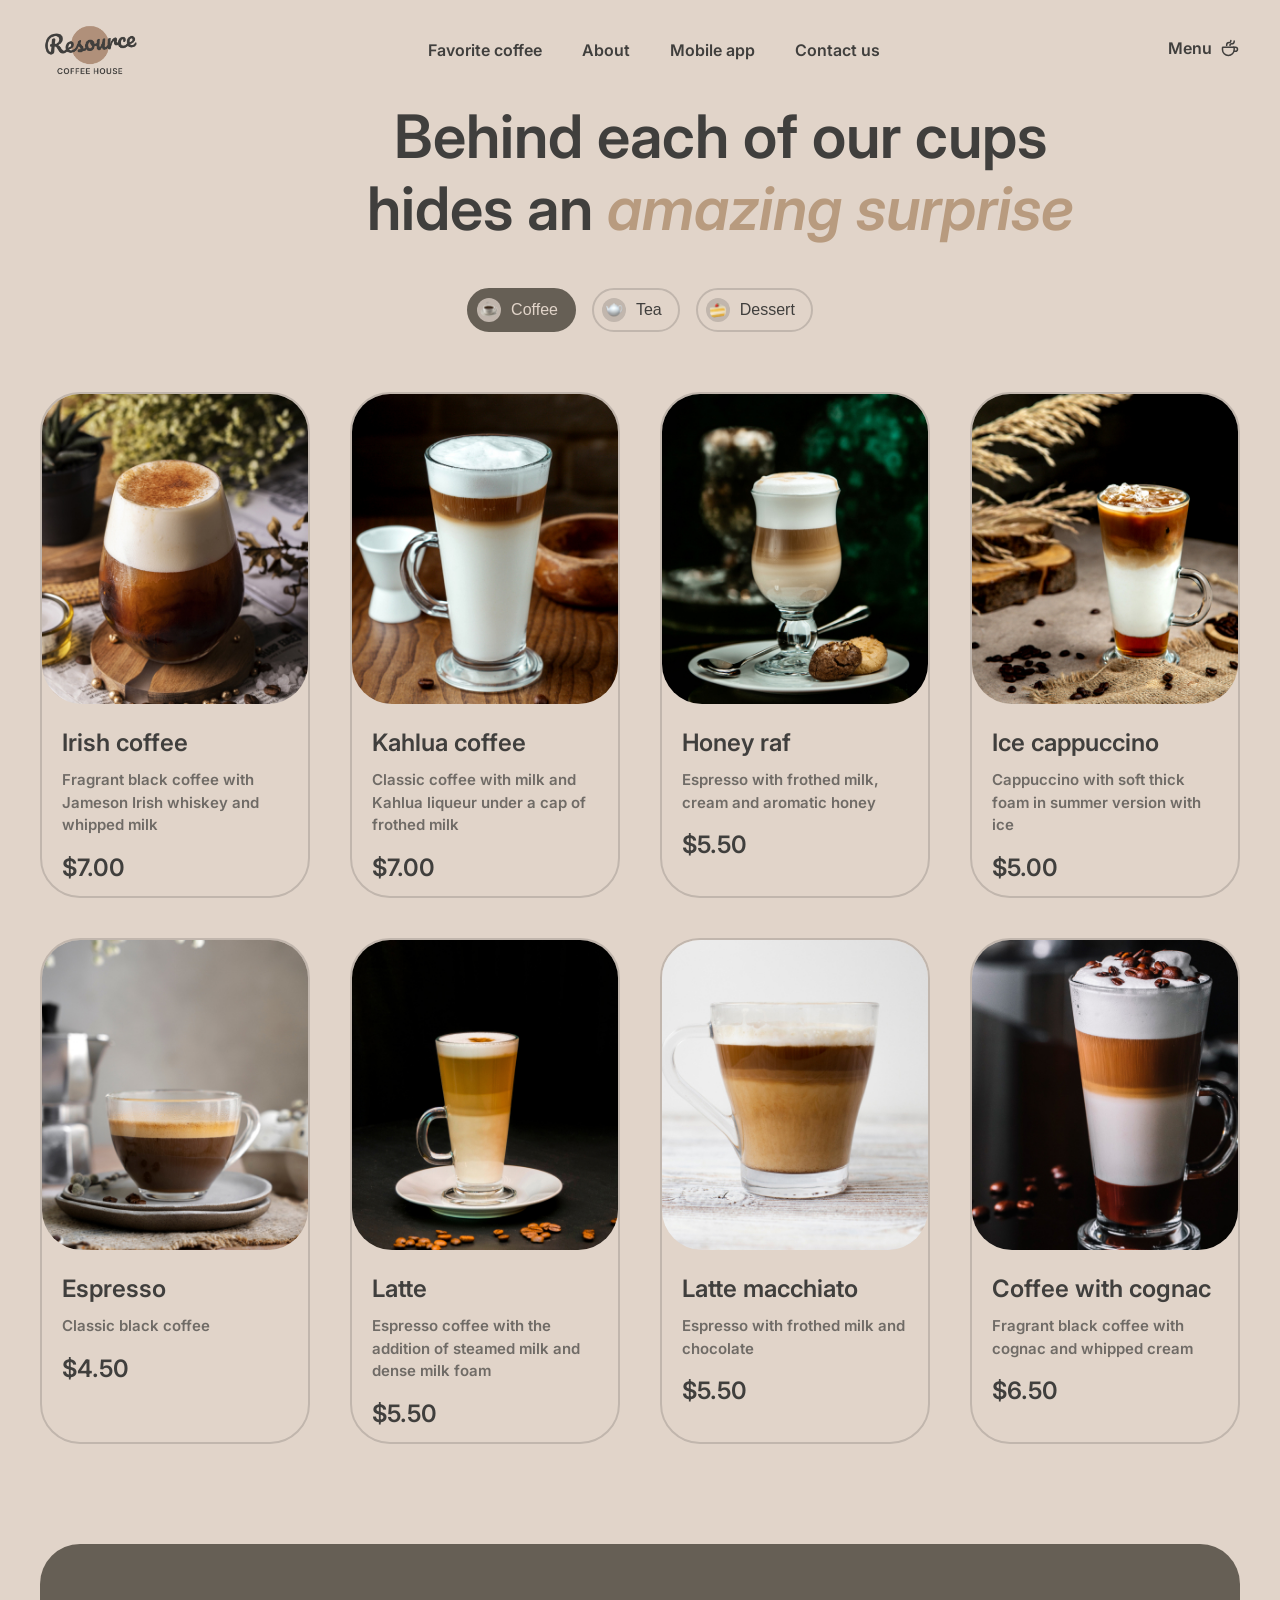
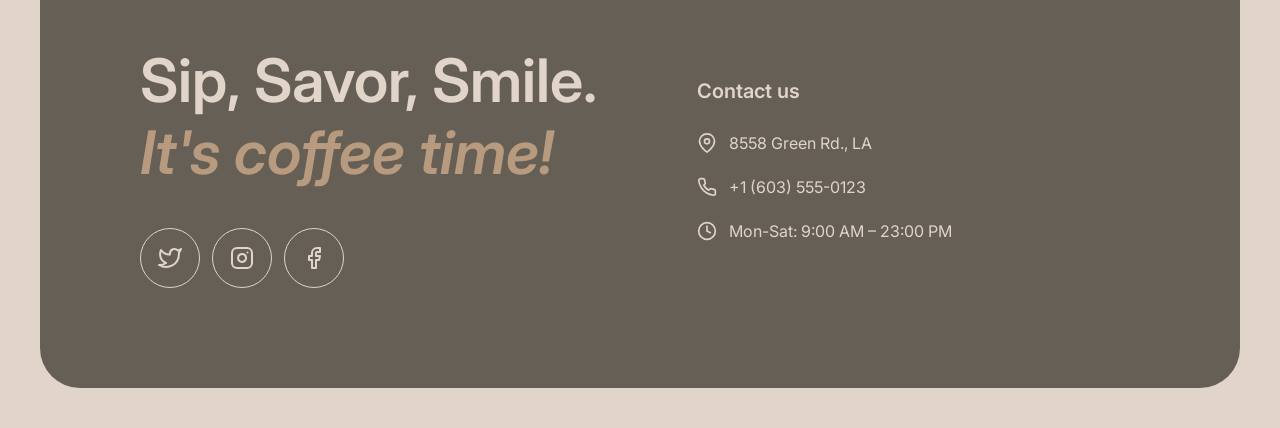
==== commit dc09075d: "Merge 66e8ba10cf58318aceac1f161a5968f41686ddfb into 9f86ed1c602014e888317dc15b6146c0353d860e" ====
--- a/menu.html
+++ b/menu.html
@@ -83,7 +83,7 @@
       <a href="index.html#enjoy">Favorite coffee</a>
       <a href="index.html#about">About</a>
       <a href="index.html#mobile-app">Mobile app</a>
-      <a href="#contact">Contact us</a>
+      <a href="index.html#contact">Contact us</a>
       <a href="#menu">
         <span>Menu</span>
         <svg
@@ -134,15 +134,15 @@
             </h1>
             <div class="category-tabs">
               <button class="category-tab active" data-category="coffee">
-                <img src="assets/coffe.png" class="category-icon" alt="coffe"/>
+                <img src="assets/coffe.png" class="category-icon"></img>
                 Coffee
               </button>
               <button class="category-tab" data-category="tea">
-                <img src="assets/dessert.png" class="category-icon" alt="tea">
+                <img src="assets/dessert.png" class="category-icon"></img>
                 Tea
               </button>
               <button class="category-tab" data-category="dessert">
-                <img src="assets/tea.png" class="category-icon" alt="dessert"></img>
+                <img src="assets/tea.png" class="category-icon"></img>
                 Dessert
               </button>
             </div>
@@ -163,9 +163,9 @@
         <div class="modal-overlay" id="modalOverlay">
           <div class="modal-content" id="modalContent">
             <!-- <button class="close-button" id="closeButton">&times;</button> -->
-          <div><img class="modal-image" id="modalImage" alt="card image" /></div>  
+          <div><img class="modal-image" id="modalImage" src="" alt="card image" /></div>  
             <div class="modal-details">
-              <h3 class="modal-name" id="modalName">.</h3>
+              <h3 class="modal-name" id="modalName"></h3>
               <p class="modal-description" id="modalDescription"></p>
 
               <div class="modal-options">
--- a/menu-styles.css
+++ b/menu-styles.css
@@ -44,9 +44,7 @@
 }
 
 .category-tab:hover {
-  background-color: #665f55;
-  color: #e1d4c9;
-  border-color: #665f55;
+  background-color: #d4c4b5;
 }
 
 .category-tab.active {
@@ -425,26 +423,7 @@
     grid-template-columns: repeat(2, 1fr);
   }
 } */
-@media (max-width: 1200px) {
-  .products-grid {
-    grid-template-columns: repeat(3, 1fr);
-    place-items: center;
-  }
-  .heading {
-    width: 1000px;
-    padding: 0 100px 0;
-  }
-}
-@media (max-width: 920px) {
-  .products-grid {
-    grid-template-columns: repeat(2, 1fr);
-    place-items: center;
-  }
-  .heading {
-    width: 720px;
-    padding: 0 20px 0;
-  }
-}
+
 @media (max-width: 769px) {
   .modal-content {
     max-height: 626px;
@@ -587,20 +566,6 @@
   }
 }
 
-@media (max-width: 700px) {
-  .products-grid {
-    grid-template-columns: 1fr;
-    width: 500px;
-  }
-  .menu-header,
-  .heading {
-    width: 500px;
-  }
-  .heading {
-    font-size: 40px;
-    height: 180px;
-  }
-}
 @media (max-width: 380px) {
   h1 {
     font-size: 42px;
--- a/style.css
+++ b/style.css
@@ -170,29 +170,11 @@
   font-weight: 600;
   line-height: 1.25;
   transition: color 0.3s ease;
-  position: relative;
-}
-
-.burger-menu a::after {
-  content: "";
-  position: absolute;
-  left: 50%;
-  bottom: -4px;
-  transform: translateX(-50%) scaleX(0);
-  transform-origin: center;
-  width: 100%;
-  height: 2px;
-  background-color: #403f3d;
-  transition: transform 0.3s ease;
-}
-
-.burger-menu a:hover::after {
-  transform: translateX(-50%) scaleX(1);
-}
-
-/* .burger-menu a:hover {
+}
+
+.burger-menu a:hover {
   color: #b89b7f;
-} */
+}
 
 /* Hero Section */
 .hero {
@@ -552,9 +534,7 @@
     fill: #e1d4c9;
   }
 }
-footer span.italic {
-  color: #b0907a;
-}
+
 .app-btn .icon {
   width: 36px;
   height: 36px;
@@ -626,7 +606,7 @@
   width: 60px;
   height: 60px;
   border-radius: 50%;
-  border: 1px solid #c1b6ad;
+  border: 1px solid #e1d4c9;
   display: flex;
   align-items: center;
   justify-content: center;
@@ -645,7 +625,7 @@
 }
 
 .social-icon:hover svg {
-  stroke: #403f3d;
+  stroke: #665f55;
 }
 
 .footer-contact {
@@ -736,11 +716,6 @@
 .hero-content p {
   opacity: 0.7;
 }
-@media (max-width: 1300px) {
-  .about-gallery {
-    width: 900px;
-  }
-}
 
 /* @media (max-width: 480px) {
   .hero {
@@ -999,58 +974,11 @@
     margin-top: 10px;
   }
 }
-
-@media (max-width: 900px) {
-  .about-gallery {
-    width: 700px;
-  }
-}
-
-@media (max-width: 750px) {
-  .favorites,
-  .favorites h2 {
-    width: 580px;
-  }
-}
-@media (max-width: 720px) {
-  .hero h1 {
-    font-size: 52px;
-  }
-  .div1,
-  .div4 {
-    width: 550px;
-  }
-  .hero p {
-    font-size: 14px;
-  }
-  .about-gallery {
-    height: 1100px;
-    width: 500px;
-  }
-}
-@media (max-width: 500px) {
-  .hero h1 {
-    font-size: 42px;
-  }
-  .hero p {
-    font-size: 12px;
-  }
-  .favorites,
-  .favorites h2 {
-    width: 420px;
-  }
-}
 @media (max-width: 380px) {
   .hero {
     width: 348px;
     height: 552px;
     padding: 60px 16px;
-  }
-  .favorites {
-    width: 348px;
-  }
-  .carousel-controls {
-    display: none;
   }
   .container {
     padding: 0 16px;
@@ -1156,7 +1084,6 @@
     line-height: 1.25;
     width: 316px;
   }
-
   .social-icon {
     width: 60px;
     height: 60px;
